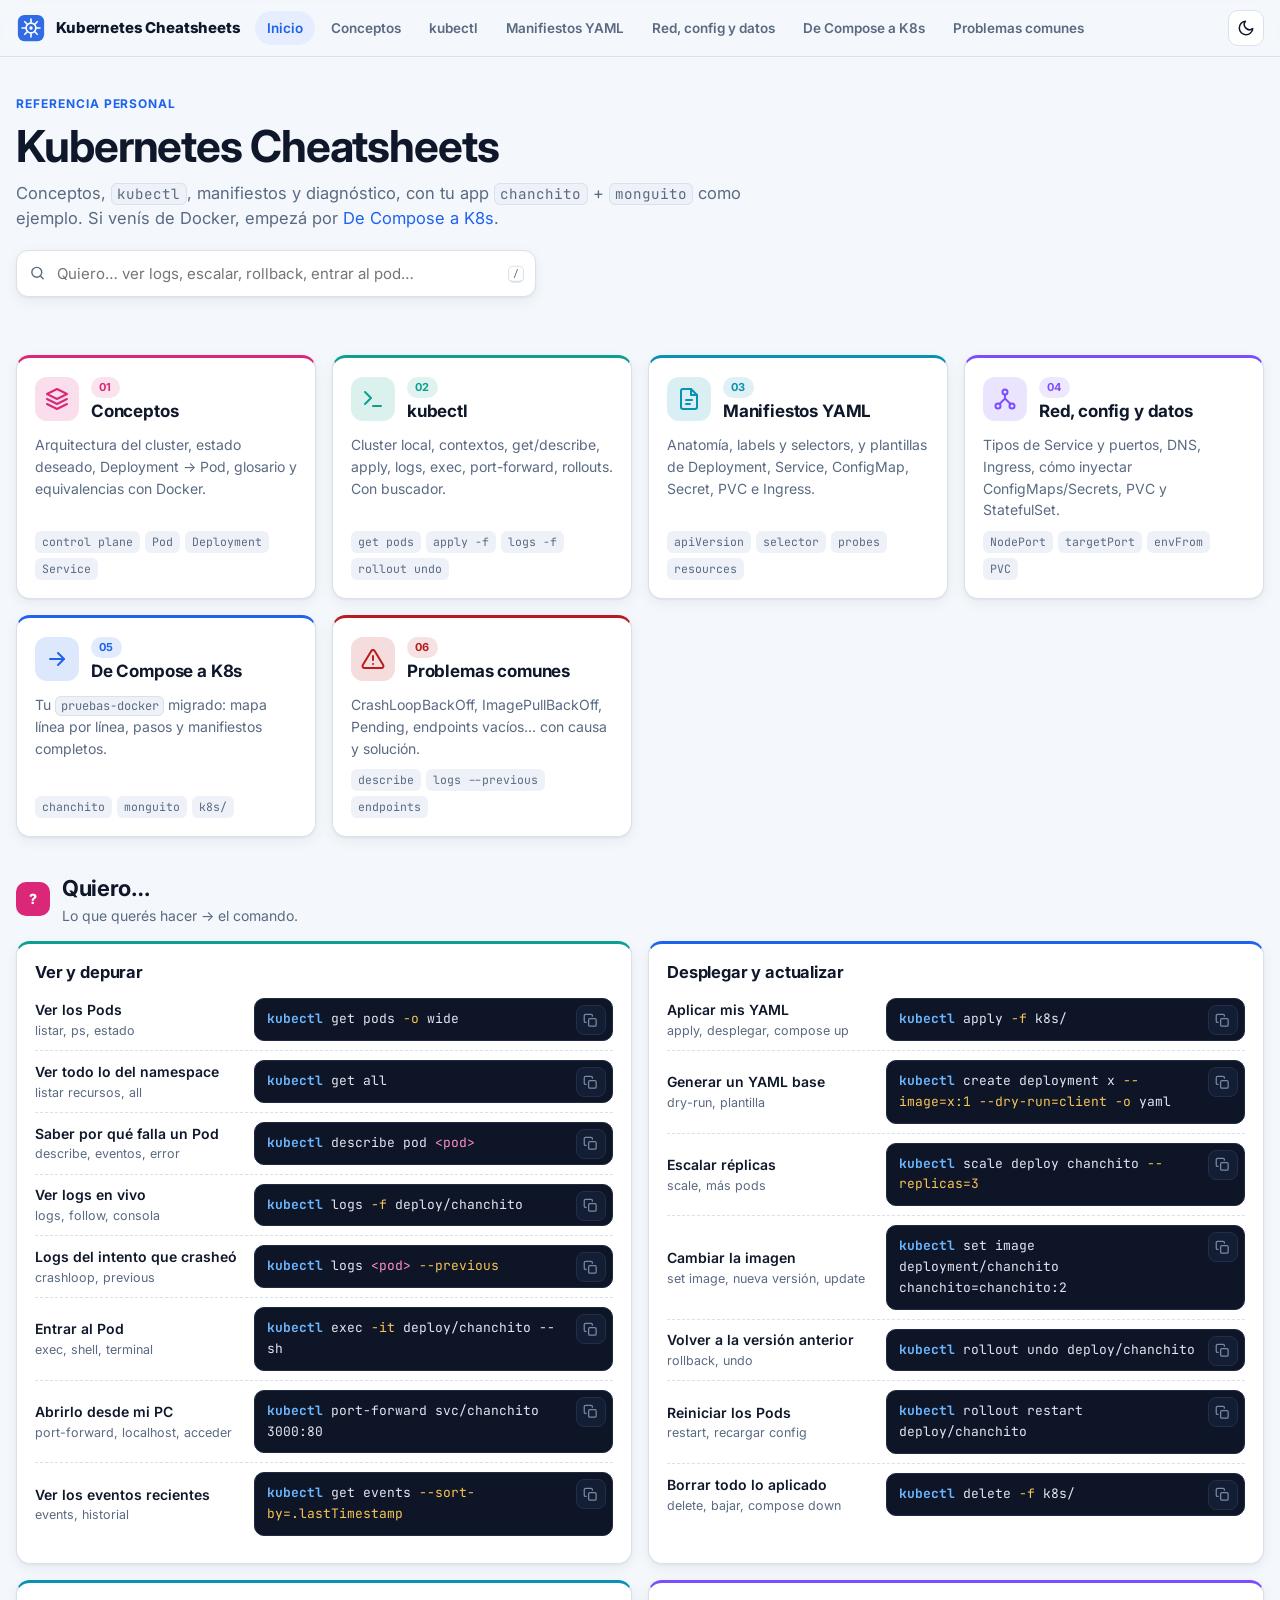
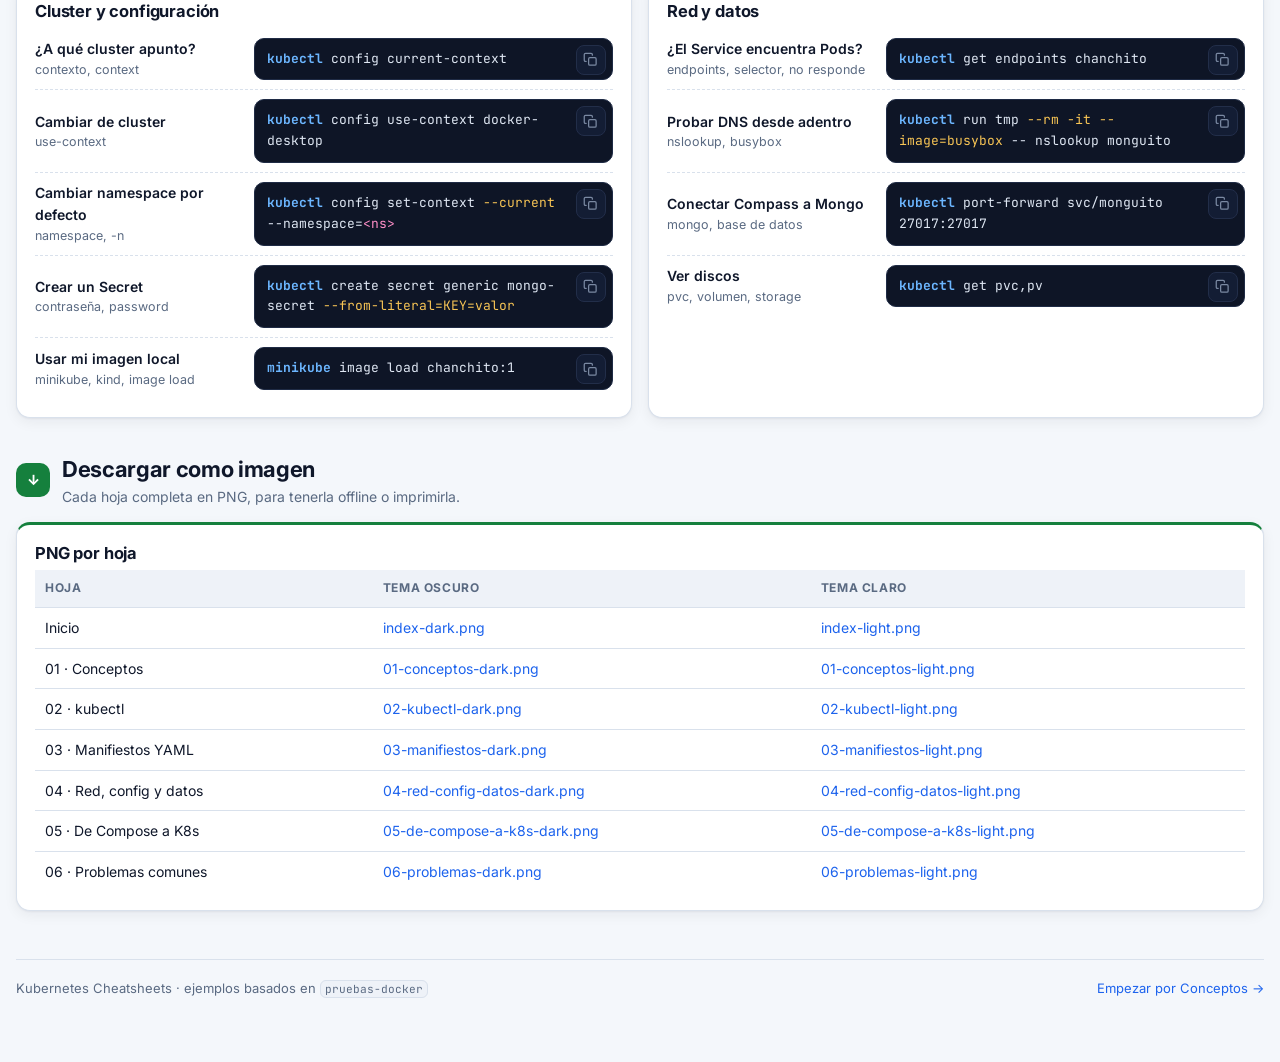
==== index.html @ 5dc60664 "Kubernetes cheatsheets: sitio estático listo para Netlify Cheatsheets visuales de Kubernetes en espa" ====
<!doctype html>
<html lang="es">
<head>
<meta charset="utf-8">
<meta name="viewport" content="width=device-width, initial-scale=1">
<meta name="description" content="Cheatsheets visuales de Kubernetes en español: conceptos, kubectl, manifiestos YAML y solución de problemas.">
<meta name="theme-color" content="#326ce5">
<title>Kubernetes Cheatsheets</title>
<link rel="icon" href="data:image/svg+xml,%3Csvg xmlns='http://www.w3.org/2000/svg' viewBox='0 0 100 100'%3E%3Ctext y='.9em' font-size='90'%3E%E2%8E%88%3C/text%3E%3C/svg%3E">
<link rel="stylesheet" href="assets/style.css">
<script src="assets/app.js"></script>
</head>
<body data-set="k8s" data-page="inicio">
<header class="topbar"></header>

<main class="wrap">

  <div class="hero">
    <span class="eyebrow">Referencia personal</span>
    <h1>Kubernetes Cheatsheets</h1>
    <p class="lead">Conceptos, <code>kubectl</code>, manifiestos y diagnóstico, con tu app <code>chanchito</code> + <code>monguito</code> como ejemplo. Si venís de Docker, empezá por <a href="05-de-compose-a-k8s.html">De Compose a K8s</a>.</p>
    <div class="toolbar">
      <label class="search">
        <svg viewBox="0 0 24 24" fill="none" stroke="currentColor" stroke-width="2" stroke-linecap="round" aria-hidden="true"><circle cx="11" cy="11" r="7"/><path d="m20 20-3.5-3.5"/></svg>
        <input id="q" type="search" placeholder="Quiero… ver logs, escalar, rollback, entrar al pod…" autocomplete="off" aria-label="Buscar qué querés hacer">
        <span class="hint"><kbd>/</kbd></span>
      </label>
    </div>
  </div>

  <!-- ================= HOJAS ================= -->
  <section class="block">
    <div class="grid cols-3">
      <a class="card sheet-card t-comp" href="01-conceptos.html">
        <div class="top">
          <div class="badge"><svg viewBox="0 0 24 24" fill="none" stroke="currentColor" stroke-width="2" stroke-linecap="round" stroke-linejoin="round"><path d="M12 2 2 7l10 5 10-5-10-5z"/><path d="m2 17 10 5 10-5"/><path d="m2 12 10 5 10-5"/></svg></div>
          <div><span class="tag">01</span><h3>Conceptos</h3></div>
        </div>
        <p>Arquitectura del cluster, estado deseado, Deployment → Pod, glosario y equivalencias con Docker.</p>
        <div class="chips"><span>control plane</span><span>Pod</span><span>Deployment</span><span>Service</span></div>
      </a>
      <a class="card sheet-card t-cont" href="02-kubectl.html">
        <div class="top">
          <div class="badge"><svg viewBox="0 0 24 24" fill="none" stroke="currentColor" stroke-width="2" stroke-linecap="round" stroke-linejoin="round"><path d="m4 17 6-6-6-6"/><path d="M12 19h8"/></svg></div>
          <div><span class="tag">02</span><h3>kubectl</h3></div>
        </div>
        <p>Cluster local, contextos, get/describe, apply, logs, exec, port-forward, rollouts. Con buscador.</p>
        <div class="chips"><span>get pods</span><span>apply -f</span><span>logs -f</span><span>rollout undo</span></div>
      </a>
      <a class="card sheet-card t-file" href="03-manifiestos.html">
        <div class="top">
          <div class="badge"><svg viewBox="0 0 24 24" fill="none" stroke="currentColor" stroke-width="2" stroke-linecap="round" stroke-linejoin="round"><path d="M14 2H6a2 2 0 0 0-2 2v16a2 2 0 0 0 2 2h12a2 2 0 0 0 2-2V8z"/><path d="M14 2v6h6"/><path d="M9 13h6M9 17h4"/></svg></div>
          <div><span class="tag">03</span><h3>Manifiestos YAML</h3></div>
        </div>
        <p>Anatomía, labels y selectors, y plantillas de Deployment, Service, ConfigMap, Secret, PVC e Ingress.</p>
        <div class="chips"><span>apiVersion</span><span>selector</span><span>probes</span><span>resources</span></div>
      </a>
      <a class="card sheet-card t-net" href="04-red-config-datos.html">
        <div class="top">
          <div class="badge"><svg viewBox="0 0 24 24" fill="none" stroke="currentColor" stroke-width="2" stroke-linecap="round" stroke-linejoin="round"><circle cx="12" cy="5" r="2.5"/><circle cx="5" cy="19" r="2.5"/><circle cx="19" cy="19" r="2.5"/><path d="M12 7.5v4M12 11.5 6.5 17M12 11.5l5.5 5.5"/></svg></div>
          <div><span class="tag">04</span><h3>Red, config y datos</h3></div>
        </div>
        <p>Tipos de Service y puertos, DNS, Ingress, cómo inyectar ConfigMaps/Secrets, PVC y StatefulSet.</p>
        <div class="chips"><span>NodePort</span><span>targetPort</span><span>envFrom</span><span>PVC</span></div>
      </a>
      <a class="card sheet-card t-img" href="05-de-compose-a-k8s.html">
        <div class="top">
          <div class="badge"><svg viewBox="0 0 24 24" fill="none" stroke="currentColor" stroke-width="2" stroke-linecap="round" stroke-linejoin="round"><path d="M5 12h14"/><path d="m13 6 6 6-6 6"/></svg></div>
          <div><span class="tag">05</span><h3>De Compose a K8s</h3></div>
        </div>
        <p>Tu <code>pruebas-docker</code> migrado: mapa línea por línea, pasos y manifiestos completos.</p>
        <div class="chips"><span>chanchito</span><span>monguito</span><span>k8s/</span></div>
      </a>
      <a class="card sheet-card t-bad" href="06-problemas.html">
        <div class="top">
          <div class="badge"><svg viewBox="0 0 24 24" fill="none" stroke="currentColor" stroke-width="2" stroke-linecap="round" stroke-linejoin="round"><path d="M10.3 3.9 1.8 18a2 2 0 0 0 1.7 3h17a2 2 0 0 0 1.7-3L13.7 3.9a2 2 0 0 0-3.4 0z"/><path d="M12 9v4M12 17h.01"/></svg></div>
          <div><span class="tag">06</span><h3>Problemas comunes</h3></div>
        </div>
        <p>CrashLoopBackOff, ImagePullBackOff, Pending, endpoints vacíos… con causa y solución.</p>
        <div class="chips"><span>describe</span><span>logs --previous</span><span>endpoints</span></div>
      </a>
    </div>
  </section>

  <!-- ================= QUIERO ================= -->
  <section class="block" id="quiero" data-search>
    <div class="section-head">
      <div class="num" style="--tone:var(--c-comp)">?</div>
      <div class="titles"><h2>Quiero…</h2><p>Lo que querés hacer → el comando.</p></div>
    </div>
    <div class="grid cols-2">
      <div class="card t-cont">
        <h3>Ver y depurar</h3>
        <div class="want">
          <div class="want-row"><div class="q">Ver los Pods<small>listar, ps, estado</small></div><pre><code>kubectl get pods -o wide</code></pre></div>
          <div class="want-row"><div class="q">Ver todo lo del namespace<small>listar recursos, all</small></div><pre><code>kubectl get all</code></pre></div>
          <div class="want-row"><div class="q">Saber por qué falla un Pod<small>describe, eventos, error</small></div><pre><code>kubectl describe pod &lt;pod&gt;</code></pre></div>
          <div class="want-row"><div class="q">Ver logs en vivo<small>logs, follow, consola</small></div><pre><code>kubectl logs -f deploy/chanchito</code></pre></div>
          <div class="want-row"><div class="q">Logs del intento que crasheó<small>crashloop, previous</small></div><pre><code>kubectl logs &lt;pod&gt; --previous</code></pre></div>
          <div class="want-row"><div class="q">Entrar al Pod<small>exec, shell, terminal</small></div><pre><code>kubectl exec -it deploy/chanchito -- sh</code></pre></div>
          <div class="want-row"><div class="q">Abrirlo desde mi PC<small>port-forward, localhost, acceder</small></div><pre><code>kubectl port-forward svc/chanchito 3000:80</code></pre></div>
          <div class="want-row"><div class="q">Ver los eventos recientes<small>events, historial</small></div><pre><code>kubectl get events --sort-by=.lastTimestamp</code></pre></div>
        </div>
      </div>

      <div class="card t-img">
        <h3>Desplegar y actualizar</h3>
        <div class="want">
          <div class="want-row"><div class="q">Aplicar mis YAML<small>apply, desplegar, compose up</small></div><pre><code>kubectl apply -f k8s/</code></pre></div>
          <div class="want-row"><div class="q">Generar un YAML base<small>dry-run, plantilla</small></div><pre><code>kubectl create deployment x --image=x:1 --dry-run=client -o yaml</code></pre></div>
          <div class="want-row"><div class="q">Escalar réplicas<small>scale, más pods</small></div><pre><code>kubectl scale deploy chanchito --replicas=3</code></pre></div>
          <div class="want-row"><div class="q">Cambiar la imagen<small>set image, nueva versión, update</small></div><pre><code>kubectl set image deployment/chanchito chanchito=chanchito:2</code></pre></div>
          <div class="want-row"><div class="q">Volver a la versión anterior<small>rollback, undo</small></div><pre><code>kubectl rollout undo deploy/chanchito</code></pre></div>
          <div class="want-row"><div class="q">Reiniciar los Pods<small>restart, recargar config</small></div><pre><code>kubectl rollout restart deploy/chanchito</code></pre></div>
          <div class="want-row"><div class="q">Borrar todo lo aplicado<small>delete, bajar, compose down</small></div><pre><code>kubectl delete -f k8s/</code></pre></div>
        </div>
      </div>

      <div class="card t-file">
        <h3>Cluster y configuración</h3>
        <div class="want">
          <div class="want-row"><div class="q">¿A qué cluster apunto?<small>contexto, context</small></div><pre><code>kubectl config current-context</code></pre></div>
          <div class="want-row"><div class="q">Cambiar de cluster<small>use-context</small></div><pre><code>kubectl config use-context docker-desktop</code></pre></div>
          <div class="want-row"><div class="q">Cambiar namespace por defecto<small>namespace, -n</small></div><pre><code>kubectl config set-context --current --namespace=&lt;ns&gt;</code></pre></div>
          <div class="want-row"><div class="q">Crear un Secret<small>contraseña, password</small></div><pre><code>kubectl create secret generic mongo-secret --from-literal=KEY=valor</code></pre></div>
          <div class="want-row"><div class="q">Usar mi imagen local<small>minikube, kind, image load</small></div><pre><code>minikube image load chanchito:1</code></pre></div>
        </div>
      </div>

      <div class="card t-net">
        <h3>Red y datos</h3>
        <div class="want">
          <div class="want-row"><div class="q">¿El Service encuentra Pods?<small>endpoints, selector, no responde</small></div><pre><code>kubectl get endpoints chanchito</code></pre></div>
          <div class="want-row"><div class="q">Probar DNS desde adentro<small>nslookup, busybox</small></div><pre><code>kubectl run tmp --rm -it --image=busybox -- nslookup monguito</code></pre></div>
          <div class="want-row"><div class="q">Conectar Compass a Mongo<small>mongo, base de datos</small></div><pre><code>kubectl port-forward svc/monguito 27017:27017</code></pre></div>
          <div class="want-row"><div class="q">Ver discos<small>pvc, volumen, storage</small></div><pre><code>kubectl get pvc,pv</code></pre></div>
        </div>
      </div>
    </div>
  </section>

  <!-- ================= DESCARGAS ================= -->
  <section class="block" id="descargas">
    <div class="section-head">
      <div class="num" style="--tone:var(--ok)">↓</div>
      <div class="titles"><h2>Descargar como imagen</h2><p>Cada hoja completa en PNG, para tenerla offline o imprimirla.</p></div>
    </div>
    <div class="card t-ok wide">
      <h3>PNG por hoja</h3>
      <div class="table-wrap">
        <table>
          <thead><tr><th>Hoja</th><th>Tema oscuro</th><th>Tema claro</th></tr></thead>
          <tbody>
            <tr><td>Inicio</td><td><a href="img/index-dark.png" download>index-dark.png</a></td><td><a href="img/index-light.png" download>index-light.png</a></td></tr>
            <tr><td>01 · Conceptos</td><td><a href="img/01-conceptos-dark.png" download>01-conceptos-dark.png</a></td><td><a href="img/01-conceptos-light.png" download>01-conceptos-light.png</a></td></tr>
            <tr><td>02 · kubectl</td><td><a href="img/02-kubectl-dark.png" download>02-kubectl-dark.png</a></td><td><a href="img/02-kubectl-light.png" download>02-kubectl-light.png</a></td></tr>
            <tr><td>03 · Manifiestos YAML</td><td><a href="img/03-manifiestos-dark.png" download>03-manifiestos-dark.png</a></td><td><a href="img/03-manifiestos-light.png" download>03-manifiestos-light.png</a></td></tr>
            <tr><td>04 · Red, config y datos</td><td><a href="img/04-red-config-datos-dark.png" download>04-red-config-datos-dark.png</a></td><td><a href="img/04-red-config-datos-light.png" download>04-red-config-datos-light.png</a></td></tr>
            <tr><td>05 · De Compose a K8s</td><td><a href="img/05-de-compose-a-k8s-dark.png" download>05-de-compose-a-k8s-dark.png</a></td><td><a href="img/05-de-compose-a-k8s-light.png" download>05-de-compose-a-k8s-light.png</a></td></tr>
            <tr><td>06 · Problemas comunes</td><td><a href="img/06-problemas-dark.png" download>06-problemas-dark.png</a></td><td><a href="img/06-problemas-light.png" download>06-problemas-light.png</a></td></tr>
          </tbody>
        </table>
      </div>
    </div>
  </section>

  <p class="empty">Nada por acá. Probá en <a href="02-kubectl.html">kubectl</a> o en <a href="06-problemas.html">Problemas comunes</a>.</p>

  <footer class="foot">
    <span>Kubernetes Cheatsheets · ejemplos basados en <code>pruebas-docker</code></span>
    <a href="01-conceptos.html">Empezar por Conceptos →</a>
  </footer>
</main>
</body>
</html>
---- assets/style.css ----
/* ==========================================================
   Docker Cheatsheets — estilos compartidos
   ========================================================== */

@import url("https://fonts.googleapis.com/css2?family=Inter:wght@400;500;600;700;800&family=JetBrains+Mono:wght@400;500;700&display=swap");

:root {
  --bg: #f4f7fb;
  --surface: #ffffff;
  --surface-2: #eef2f8;
  --text: #0f172a;
  --muted: #5a6a82;
  --border: #d9e1ec;
  --accent: #1d63ed;
  --accent-2: #0db7ed;
  --accent-soft: #e5edfe;
  --code-bg: #0e1526;
  --code-text: #dfe7f3;
  --code-border: #1f2b45;

  --c-img: #1d63ed;
  --c-cont: #0e9f8e;
  --c-net: #7c4dff;
  --c-vol: #d97706;
  --c-comp: #db2777;
  --c-file: #0891b2;

  --ok: #15803d;
  --ok-soft: #e7f6ec;
  --warn: #b45309;
  --warn-soft: #fdf3e2;
  --bad: #b91c1c;
  --bad-soft: #fdeaea;

  --shadow: 0 1px 2px rgba(15, 23, 42, .05), 0 4px 14px rgba(15, 23, 42, .06);
  --radius: 14px;
  --mono: "JetBrains Mono", ui-monospace, "Cascadia Code", Consolas, monospace;
  --sans: "Inter", system-ui, -apple-system, "Segoe UI", Roboto, sans-serif;
}

@media (prefers-color-scheme: dark) {
  :root:not([data-theme="light"]) {
    --bg: #0a0f1c;
    --surface: #111a2d;
    --surface-2: #17223a;
    --text: #e6edf7;
    --muted: #93a3bd;
    --border: #233150;
    --accent: #5b95ff;
    --accent-2: #38c8f5;
    --accent-soft: #15254a;
    --code-bg: #080d19;
    --code-text: #dfe7f3;
    --code-border: #1c2742;
    --c-img: #5b95ff;
    --c-cont: #2dd4bf;
    --c-net: #a78bfa;
    --c-vol: #fbbf24;
    --c-comp: #f472b6;
    --c-file: #22d3ee;
    --ok: #4ade80;
    --ok-soft: #10291b;
    --warn: #fbbf24;
    --warn-soft: #2d230d;
    --bad: #f87171;
    --bad-soft: #2f1414;
    --shadow: 0 1px 2px rgba(0, 0, 0, .3), 0 6px 18px rgba(0, 0, 0, .25);
  }
}

:root[data-theme="dark"] {
  --bg: #0a0f1c;
  --surface: #111a2d;
  --surface-2: #17223a;
  --text: #e6edf7;
  --muted: #93a3bd;
  --border: #233150;
  --accent: #5b95ff;
  --accent-2: #38c8f5;
  --accent-soft: #15254a;
  --code-bg: #080d19;
  --code-text: #dfe7f3;
  --code-border: #1c2742;
  --c-img: #5b95ff;
  --c-cont: #2dd4bf;
  --c-net: #a78bfa;
  --c-vol: #fbbf24;
  --c-comp: #f472b6;
  --c-file: #22d3ee;
  --ok: #4ade80;
  --ok-soft: #10291b;
  --warn: #fbbf24;
  --warn-soft: #2d230d;
  --bad: #f87171;
  --bad-soft: #2f1414;
  --shadow: 0 1px 2px rgba(0, 0, 0, .3), 0 6px 18px rgba(0, 0, 0, .25);
}

* { box-sizing: border-box; }

html { scroll-behavior: smooth; scroll-padding-top: 84px; }

body {
  margin: 0;
  background: var(--bg);
  color: var(--text);
  font-family: var(--sans);
  font-size: 15px;
  line-height: 1.55;
  -webkit-font-smoothing: antialiased;
}

a { color: var(--accent); text-decoration: none; }
a:hover { text-decoration: underline; }

/* sin ligaduras: que "--name" no se convierta en "—name" */
code, pre, kbd, svg .mono, .d-code, .d-lbl {
  font-family: var(--mono);
  font-variant-ligatures: none;
  font-feature-settings: "liga" 0, "calt" 0;
}

:not(pre) > code {
  font-size: .86em;
  background: var(--surface-2);
  border: 1px solid var(--border);
  padding: .08em .38em;
  border-radius: 6px;
  white-space: nowrap;
}

kbd {
  font-size: .8em;
  border: 1px solid var(--border);
  border-bottom-width: 2px;
  border-radius: 5px;
  padding: .05em .4em;
  background: var(--surface);
}

/* ---------- Top bar ---------- */

.topbar {
  position: sticky;
  top: 0;
  z-index: 20;
  background: color-mix(in srgb, var(--bg) 82%, transparent);
  backdrop-filter: blur(10px);
  border-bottom: 1px solid var(--border);
}

.topbar-inner {
  max-width: 1320px;
  margin: 0 auto;
  padding: 10px 16px;
  display: flex;
  align-items: center;
  gap: 14px;
}

.brand {
  display: flex;
  align-items: center;
  gap: 10px;
  font-weight: 800;
  color: var(--text);
  white-space: nowrap;
  letter-spacing: -.01em;
}
.brand:hover { text-decoration: none; }
.brand svg { width: 30px; height: 30px; flex: none; }

.nav {
  display: flex;
  gap: 4px;
  overflow-x: auto;
  scrollbar-width: none;
  flex: 1;
  min-width: 0;
}
.nav::-webkit-scrollbar { display: none; }

.nav a {
  color: var(--muted);
  font-weight: 600;
  font-size: 13.5px;
  padding: 7px 12px;
  border-radius: 999px;
  white-space: nowrap;
}
.nav a:hover { background: var(--surface-2); color: var(--text); text-decoration: none; }
.nav a.active { background: var(--accent-soft); color: var(--accent); }

.set-switch {
  flex: none;
  display: inline-flex;
  align-items: center;
  gap: 7px;
  height: 36px;
  padding: 0 12px 0 6px;
  border-radius: 10px;
  border: 1px solid var(--border);
  background: var(--surface);
  color: var(--text);
  font-weight: 600;
  font-size: 13px;
  white-space: nowrap;
}
.set-switch:hover { border-color: var(--accent); text-decoration: none; }
.set-switch svg { width: 24px; height: 24px; }
@media (max-width: 720px) { .set-switch span { display: none; } .set-switch { padding: 0 6px; } }

.icon-btn {
  flex: none;
  width: 36px;
  height: 36px;
  border-radius: 10px;
  border: 1px solid var(--border);
  background: var(--surface);
  color: var(--text);
  cursor: pointer;
  display: grid;
  place-items: center;
}
.icon-btn:hover { border-color: var(--accent); }
.icon-btn svg { width: 18px; height: 18px; }

/* ---------- Layout ---------- */

.wrap {
  max-width: 1320px;
  margin: 0 auto;
  padding: 0 16px 64px;
}

.hero {
  padding: 34px 0 18px;
}
.hero .eyebrow {
  display: inline-flex;
  align-items: center;
  gap: 8px;
  font-size: 12px;
  font-weight: 700;
  letter-spacing: .08em;
  text-transform: uppercase;
  color: var(--accent);
}
.hero h1 {
  font-size: clamp(28px, 4.4vw, 44px);
  line-height: 1.1;
  letter-spacing: -.025em;
  margin: 8px 0 10px;
}
.hero p.lead {
  color: var(--muted);
  font-size: 16.5px;
  max-width: 760px;
  margin: 0;
}

.toolbar {
  display: flex;
  flex-wrap: wrap;
  gap: 10px;
  align-items: center;
  margin: 18px 0 6px;
}

.search {
  flex: 1 1 320px;
  max-width: 520px;
  position: relative;
}
.search input {
  width: 100%;
  font: inherit;
  font-size: 15px;
  padding: 11px 14px 11px 40px;
  border-radius: 12px;
  border: 1px solid var(--border);
  background: var(--surface);
  color: var(--text);
  outline: none;
  box-shadow: var(--shadow);
}
.search input:focus { border-color: var(--accent); }
.search svg {
  position: absolute;
  left: 13px;
  top: 50%;
  transform: translateY(-50%);
  width: 17px;
  height: 17px;
  color: var(--muted);
}
.search .hint {
  position: absolute;
  right: 12px;
  top: 50%;
  transform: translateY(-50%);
  color: var(--muted);
  font-size: 12px;
}

.toc {
  display: flex;
  flex-wrap: wrap;
  gap: 6px;
  margin: 14px 0 4px;
}
.toc a {
  font-size: 13px;
  font-weight: 600;
  padding: 5px 11px;
  border-radius: 999px;
  border: 1px solid var(--border);
  background: var(--surface);
  color: var(--muted);
}
.toc a:hover { color: var(--accent); border-color: var(--accent); text-decoration: none; }

/* ---------- Sections ---------- */

section.block { margin-top: 34px; }

.section-head {
  display: flex;
  align-items: center;
  gap: 12px;
  margin-bottom: 14px;
}
.section-head h2 {
  margin: 0;
  font-size: 22px;
  letter-spacing: -.015em;
}
.section-head .num {
  flex: none;
  width: 34px;
  height: 34px;
  border-radius: 10px;
  display: grid;
  place-items: center;
  font-weight: 800;
  font-size: 14px;
  color: #fff;
  background: var(--tone, var(--accent));
}
.section-head p {
  margin: 0;
  color: var(--muted);
  font-size: 14px;
}
.section-head .titles { min-width: 0; }

.grid {
  display: grid;
  grid-template-columns: repeat(auto-fit, minmax(min(100%, 380px), 1fr));
  gap: 16px;
}
.grid.cols-2 { grid-template-columns: repeat(auto-fit, minmax(min(100%, 520px), 1fr)); }
.grid.cols-3 { grid-template-columns: repeat(auto-fit, minmax(min(100%, 300px), 1fr)); }
.grid.cols-4 { grid-template-columns: repeat(auto-fit, minmax(min(100%, 240px), 1fr)); }

.card {
  background: var(--surface);
  border: 1px solid var(--border);
  border-radius: var(--radius);
  padding: 16px 18px 18px;
  box-shadow: var(--shadow);
  min-width: 0;
  border-top: 3px solid var(--tone, var(--border));
}
.card.wide { grid-column: 1 / -1; }
.card > .tag { margin-bottom: 8px; }
.card h3 {
  margin: 0 0 4px;
  font-size: 16.5px;
  letter-spacing: -.01em;
  display: flex;
  align-items: center;
  gap: 8px;
}
.card > p, .card .desc {
  color: var(--muted);
  margin: 0 0 10px;
  font-size: 14px;
}
.card ul { margin: 6px 0 0; padding-left: 18px; }
.card li { margin: 3px 0; font-size: 14px; }
.card li::marker { color: var(--tone, var(--accent)); }

.tag {
  display: inline-block;
  font-size: 11px;
  font-weight: 700;
  letter-spacing: .04em;
  text-transform: uppercase;
  padding: 2px 8px;
  border-radius: 999px;
  color: var(--tone, var(--accent));
  background: color-mix(in srgb, var(--tone, var(--accent)) 13%, transparent);
}

.t-img  { --tone: var(--c-img); }
.t-cont { --tone: var(--c-cont); }
.t-net  { --tone: var(--c-net); }
.t-vol  { --tone: var(--c-vol); }
.t-comp { --tone: var(--c-comp); }
.t-file { --tone: var(--c-file); }
.t-ok   { --tone: var(--ok); }
.t-warn { --tone: var(--warn); }
.t-bad  { --tone: var(--bad); }

/* ---------- Command rows ---------- */

.cmd {
  display: grid;
  grid-template-columns: minmax(0, 1fr);
  gap: 4px;
  padding: 10px 0;
  border-top: 1px dashed var(--border);
}
.cmd:first-of-type { border-top: 0; padding-top: 2px; }
.cmd .what {
  font-size: 13.5px;
  color: var(--muted);
}
.cmd .what b { color: var(--text); font-weight: 600; }

/* ---------- Code blocks ---------- */

pre {
  position: relative;
  margin: 0;
  background: var(--code-bg);
  color: var(--code-text);
  border: 1px solid var(--code-border);
  border-radius: 10px;
  padding: 10px 44px 10px 12px;
  font-size: 13px;
  line-height: 1.6;
  overflow-x: auto;
  tab-size: 2;
}
pre.big { padding: 14px 44px 14px 16px; font-size: 13px; }
pre code { font-family: inherit; white-space: pre; }
/* comandos sueltos: mejor ajustar línea que hacer scroll */
.cmd pre code, .want-row pre code, .err pre code, .fix pre code { white-space: pre-wrap; overflow-wrap: anywhere; }
.cmd pre.multi code, .fix pre.multi code { white-space: pre; overflow-wrap: normal; }

.copy {
  position: absolute;
  top: 6px;
  right: 6px;
  width: 30px;
  height: 30px;
  display: grid;
  place-items: center;
  border-radius: 8px;
  border: 1px solid #2a3756;
  background: #16203a;
  color: #9fb0cc;
  cursor: pointer;
  opacity: .75;
  transition: opacity .15s, color .15s, border-color .15s;
}
pre:hover .copy, .copy:focus-visible { opacity: 1; }
.copy:hover { color: #fff; border-color: #4c8dff; }
.copy svg { width: 15px; height: 15px; }
.copy.done { color: #4ade80; border-color: #4ade80; opacity: 1; }

/* syntax tokens (fondo de código siempre oscuro) */
.tk-cm  { color: #6f819f; font-style: italic; }
.tk-kw  { color: #6cb6ff; font-weight: 700; }
.tk-sub { color: #7ee0d1; }
.tk-fl  { color: #f8c555; }
.tk-st  { color: #a5e07a; }
.tk-ph  { color: #ff8fc8; }
.tk-key { color: #82aaff; }
.tk-num { color: #f78c6c; }

.code-label {
  display: flex;
  align-items: center;
  justify-content: space-between;
  gap: 8px;
  font-family: var(--mono);
  font-size: 12px;
  color: var(--muted);
  margin: 12px 0 6px;
}
.code-label:first-child { margin-top: 0; }
.code-label .file {
  display: inline-flex;
  align-items: center;
  gap: 6px;
  color: var(--text);
  font-weight: 700;
}
.code-label .file::before {
  content: "";
  width: 8px;
  height: 8px;
  border-radius: 2px;
  background: var(--tone, var(--accent));
}

/* ---------- Tables ---------- */

.table-wrap { overflow-x: auto; margin: 4px 0 0; }

table {
  width: 100%;
  border-collapse: collapse;
  font-size: 14px;
}
th, td {
  text-align: left;
  padding: 9px 10px;
  border-bottom: 1px solid var(--border);
  vertical-align: top;
}
th {
  font-size: 12px;
  text-transform: uppercase;
  letter-spacing: .05em;
  color: var(--muted);
  font-weight: 700;
  background: var(--surface-2);
}
tr:last-child td { border-bottom: 0; }
td code { white-space: nowrap; }
td:first-child { white-space: nowrap; }

/* ---------- Callouts ---------- */

.callout {
  display: flex;
  gap: 10px;
  padding: 11px 13px;
  border-radius: 10px;
  font-size: 14px;
  margin-top: 12px;
  background: color-mix(in srgb, var(--tone, var(--accent)) 10%, var(--surface));
  border: 1px solid color-mix(in srgb, var(--tone, var(--accent)) 35%, transparent);
}
.callout .ico {
  flex: none;
  width: 20px;
  height: 20px;
  border-radius: 50%;
  display: grid;
  place-items: center;
  font-size: 12px;
  font-weight: 800;
  color: #fff;
  background: var(--tone, var(--accent));
  margin-top: 1px;
}
.callout p { margin: 0; }
.callout p + p, .callout p + pre, .callout pre + p { margin-top: 6px; }
.callout pre { margin-top: 6px; }
.callout :not(pre) > code { white-space: normal; overflow-wrap: anywhere; }
.callout.tip  { --tone: var(--ok); }
.callout.warn { --tone: var(--warn); }
.callout.bad  { --tone: var(--bad); }
.callout.info { --tone: var(--accent); }

/* ---------- Diagrams ---------- */

.diagram {
  background: var(--surface);
  border: 1px solid var(--border);
  border-radius: var(--radius);
  padding: 16px;
  box-shadow: var(--shadow);
  min-width: 0;
}
.diagram h3 { margin: 0 0 2px; font-size: 16px; }
.diagram > p { margin: 0 0 10px; color: var(--muted); font-size: 14px; }
.diagram .svg-scroll { overflow-x: auto; }
.diagram svg { display: block; width: 100%; height: auto; min-width: 560px; }
.diagram svg.small { min-width: 420px; }

svg text { font-family: var(--sans); }
svg .mono { font-family: var(--mono); }

.d-box   { fill: var(--surface-2); stroke: var(--border); stroke-width: 1.5; }
.d-plain { fill: var(--surface); stroke: var(--border); stroke-width: 1.5; }
.d-area  { fill: none; stroke: var(--border); stroke-width: 1.5; stroke-dasharray: 6 5; }
.d-title { fill: var(--text); font-weight: 700; font-size: 15px; }
.d-sub   { fill: var(--muted); font-size: 12.5px; }
.d-code  { fill: var(--text); font-family: var(--mono); font-size: 12.5px; }
.d-lbl   { fill: var(--muted); font-family: var(--mono); font-size: 12px; }
.d-line  { stroke: var(--muted); stroke-width: 1.8; fill: none; }
.d-head  { fill: var(--muted); }

.d-img  { fill: color-mix(in srgb, var(--c-img) 14%, var(--surface));  stroke: var(--c-img);  stroke-width: 1.8; }
.d-cont { fill: color-mix(in srgb, var(--c-cont) 14%, var(--surface)); stroke: var(--c-cont); stroke-width: 1.8; }
.d-net  { fill: color-mix(in srgb, var(--c-net) 8%, transparent);  stroke: var(--c-net);  stroke-width: 1.8; stroke-dasharray: 7 5; }
.d-vol  { fill: color-mix(in srgb, var(--c-vol) 16%, var(--surface));  stroke: var(--c-vol);  stroke-width: 1.8; }
.d-comp { fill: color-mix(in srgb, var(--c-comp) 12%, var(--surface)); stroke: var(--c-comp); stroke-width: 1.8; }
.d-file { fill: color-mix(in srgb, var(--c-file) 13%, var(--surface)); stroke: var(--c-file); stroke-width: 1.8; }
.d-bad  { fill: color-mix(in srgb, var(--bad) 12%, var(--surface)); stroke: var(--bad); stroke-width: 1.8; }
.d-ok   { fill: color-mix(in srgb, var(--ok) 12%, var(--surface)); stroke: var(--ok); stroke-width: 1.8; }

.s-img  { stroke: var(--c-img); }  .f-img  { fill: var(--c-img); }
.s-cont { stroke: var(--c-cont); } .f-cont { fill: var(--c-cont); }
.s-net  { stroke: var(--c-net); }  .f-net  { fill: var(--c-net); }
.s-vol  { stroke: var(--c-vol); }  .f-vol  { fill: var(--c-vol); }
.s-comp { stroke: var(--c-comp); } .f-comp { fill: var(--c-comp); }
.s-file { stroke: var(--c-file); } .f-file { fill: var(--c-file); }
.s-bad  { stroke: var(--bad); }    .f-bad  { fill: var(--bad); }
.s-ok   { stroke: var(--ok); }     .f-ok   { fill: var(--ok); }
.f-text { fill: var(--text); }
.f-muted { fill: var(--muted); }
.f-surface { fill: var(--surface); }

/* ---------- Index cards ---------- */

.sheet-card {
  display: flex;
  flex-direction: column;
  gap: 10px;
  color: var(--text);
  transition: transform .15s, border-color .15s;
}
.sheet-card:hover { text-decoration: none; transform: translateY(-2px); border-color: var(--tone); }
.sheet-card .top { display: flex; align-items: center; gap: 12px; }
.sheet-card .badge {
  width: 44px;
  height: 44px;
  border-radius: 12px;
  display: grid;
  place-items: center;
  background: color-mix(in srgb, var(--tone) 15%, transparent);
  color: var(--tone);
  flex: none;
}
.sheet-card .badge svg { width: 24px; height: 24px; }
.sheet-card h3 { margin: 0; font-size: 17px; }
.sheet-card p { margin: 0; color: var(--muted); font-size: 14px; }
.sheet-card .chips { display: flex; flex-wrap: wrap; gap: 5px; margin-top: auto; }
.sheet-card .chips span {
  font-family: var(--mono);
  font-size: 11.5px;
  padding: 2px 7px;
  border-radius: 6px;
  background: var(--surface-2);
  color: var(--muted);
}

/* "Quiero..." lookup */
.want {
  display: grid;
  grid-template-columns: minmax(0, 1fr);
  gap: 0;
}
.want-row {
  display: grid;
  grid-template-columns: minmax(180px, .8fr) minmax(0, 1.4fr);
  gap: 14px;
  align-items: center;
  padding: 9px 0;
  border-top: 1px dashed var(--border);
}
.want-row:first-child { border-top: 0; }
.want-row .q { font-weight: 600; font-size: 14px; }
.want-row .q small { display: block; color: var(--muted); font-weight: 400; font-size: 12.5px; }

/* compare */
.vs {
  display: grid;
  grid-template-columns: repeat(auto-fit, minmax(min(100%, 300px), 1fr));
  gap: 12px;
}

.steps { counter-reset: s; list-style: none; padding: 0 !important; margin: 0; }
.steps li {
  counter-increment: s;
  position: relative;
  padding: 7px 0 7px 38px !important;
  margin: 0 !important;
  border-top: 1px dashed var(--border);
}
.steps li:first-child { border-top: 0; }
.steps li::before {
  content: counter(s);
  position: absolute;
  left: 0;
  top: 7px;
  width: 26px;
  height: 26px;
  border-radius: 8px;
  display: grid;
  place-items: center;
  font-size: 12.5px;
  font-weight: 800;
  color: #fff;
  background: var(--tone, var(--accent));
}

.legend {
  display: flex;
  flex-wrap: wrap;
  gap: 14px;
  font-size: 13px;
  color: var(--muted);
  margin-top: 10px;
}
.legend span { display: inline-flex; align-items: center; gap: 6px; }
.legend i { width: 12px; height: 12px; border-radius: 3px; display: inline-block; background: var(--tone); }

.empty {
  display: none;
  text-align: center;
  color: var(--muted);
  padding: 40px 0;
}

.hidden { display: none !important; }

mark { background: color-mix(in srgb, #facc15 45%, transparent); color: inherit; border-radius: 3px; padding: 0 1px; }

footer.foot {
  margin-top: 48px;
  padding-top: 18px;
  border-top: 1px solid var(--border);
  color: var(--muted);
  font-size: 13px;
  display: flex;
  flex-wrap: wrap;
  justify-content: space-between;
  gap: 10px;
}

/* ---------- Responsive ---------- */

@media (max-width: 720px) {
  .brand span { display: none; }
  .want-row { grid-template-columns: minmax(0, 1fr); gap: 6px; }
  .section-head h2 { font-size: 19px; }
  .card { padding: 14px; }
  .search .hint { display: none; }
}

/* ---------- Print / PDF ---------- */

@media print {
  :root, :root[data-theme="dark"] {
    --bg: #fff; --surface: #fff; --surface-2: #f1f4f9; --text: #0f172a; --muted: #4b5a70; --border: #d6deea;
    --shadow: none;
  }
  .topbar, .toolbar, .copy, .toc { display: none !important; }
  body { font-size: 12.5px; }
  .card, .diagram, pre { break-inside: avoid; }
  section.block { margin-top: 18px; }
  .hero { padding-top: 0; }
  .diagram svg { min-width: 0; }
}
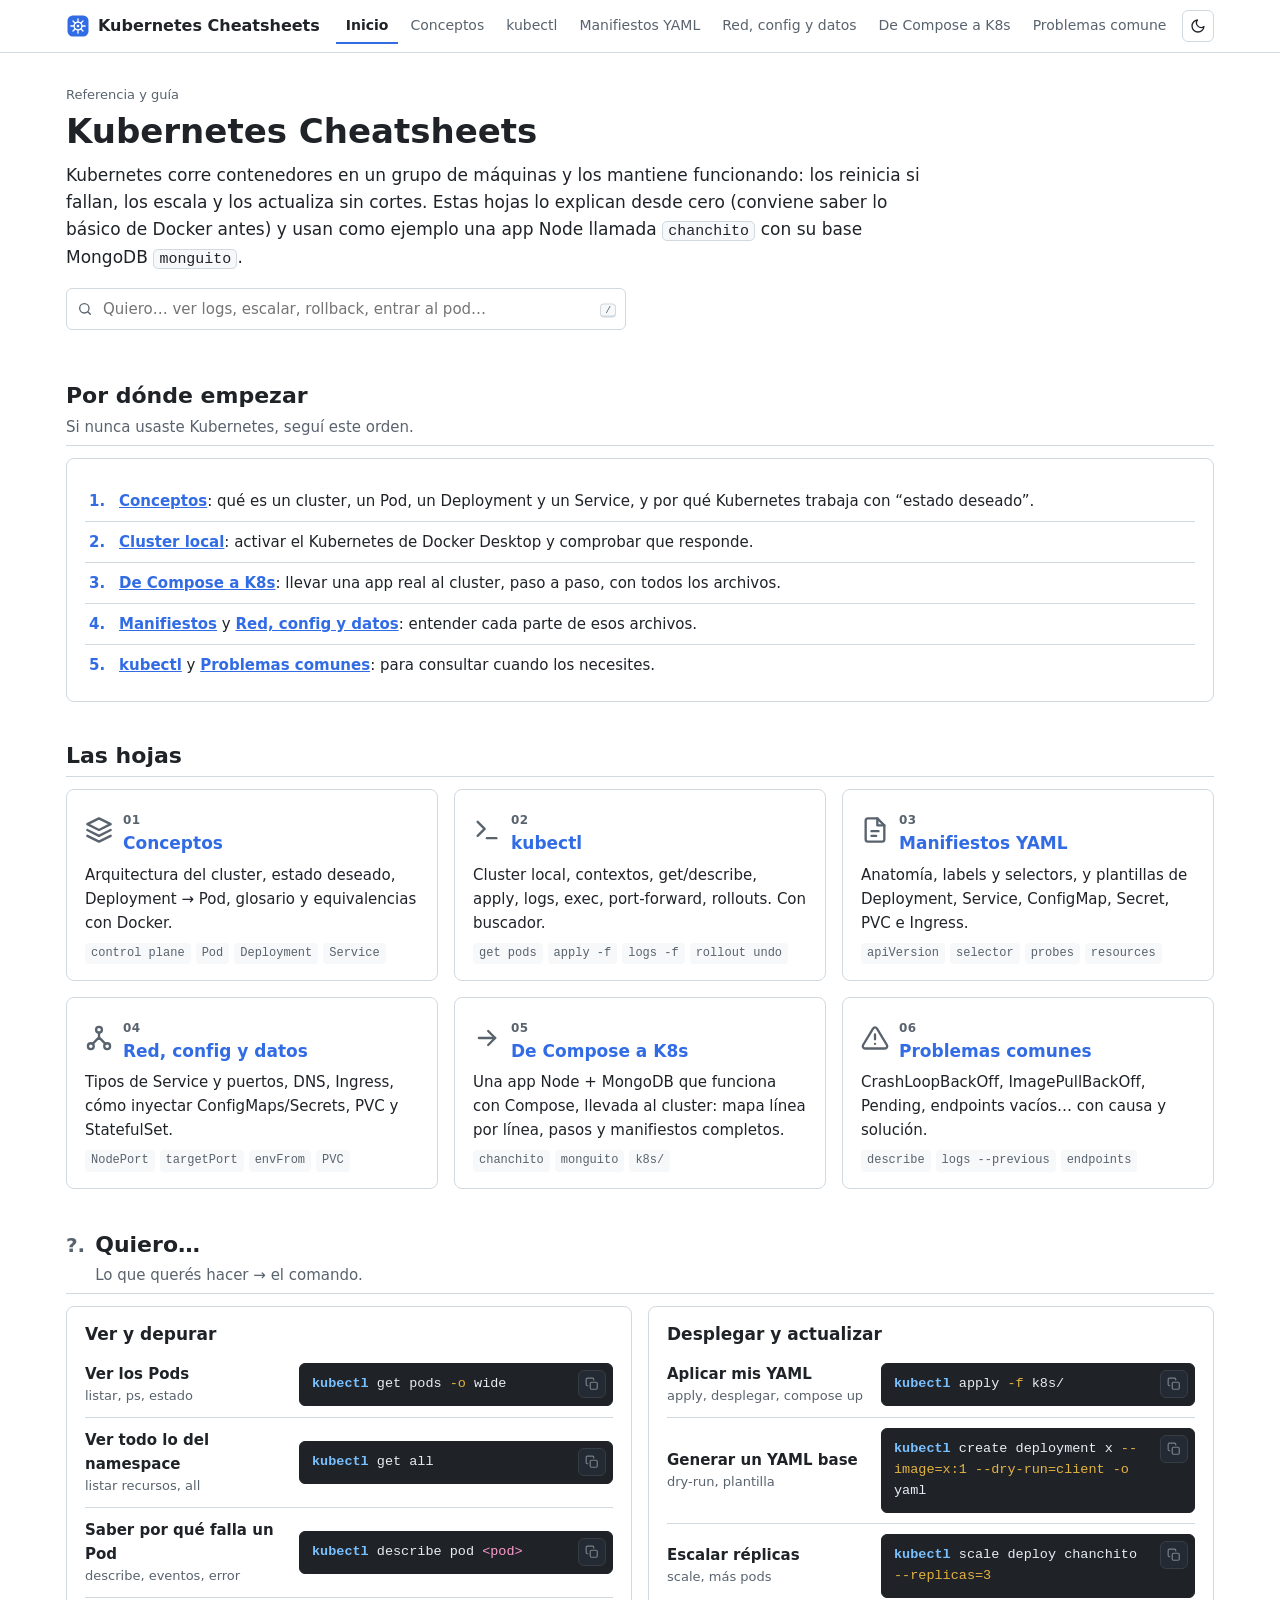
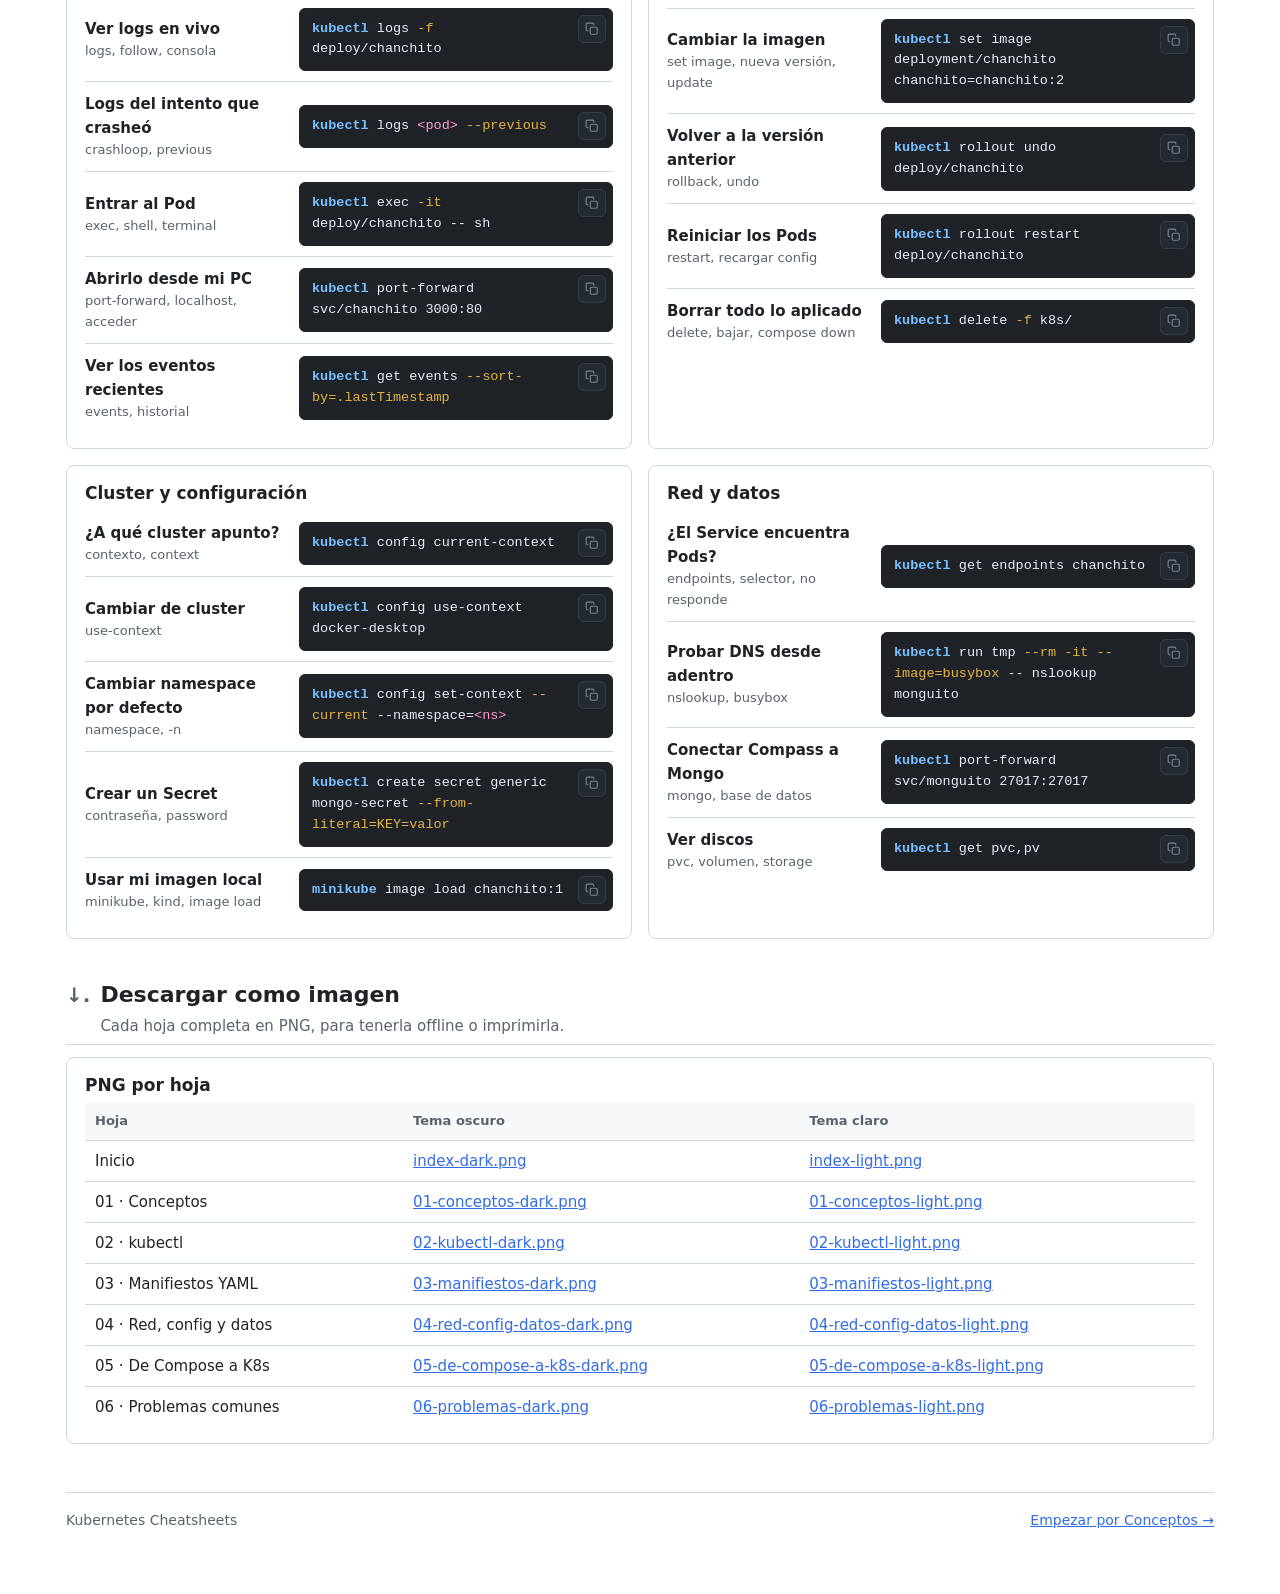
==== commit 12c5bd35: "Estilo más simple y explicaciones para principiantes - Diseño de documentación: sin sombras, bordes " ====
--- a/index.html
+++ b/index.html
@@ -16,9 +16,9 @@
 <main class="wrap">
 
   <div class="hero">
-    <span class="eyebrow">Referencia personal</span>
+    <span class="eyebrow">Referencia y guía</span>
     <h1>Kubernetes Cheatsheets</h1>
-    <p class="lead">Conceptos, <code>kubectl</code>, manifiestos y diagnóstico, con tu app <code>chanchito</code> + <code>monguito</code> como ejemplo. Si venís de Docker, empezá por <a href="05-de-compose-a-k8s.html">De Compose a K8s</a>.</p>
+    <p class="lead">Kubernetes corre contenedores en un grupo de máquinas y los mantiene funcionando: los reinicia si fallan, los escala y los actualiza sin cortes. Estas hojas lo explican desde cero (conviene saber lo básico de Docker antes) y usan como ejemplo una app Node llamada <code>chanchito</code> con su base MongoDB <code>monguito</code>.</p>
     <div class="toolbar">
       <label class="search">
         <svg viewBox="0 0 24 24" fill="none" stroke="currentColor" stroke-width="2" stroke-linecap="round" aria-hidden="true"><circle cx="11" cy="11" r="7"/><path d="m20 20-3.5-3.5"/></svg>
@@ -28,8 +28,27 @@
     </div>
   </div>
 
+  <!-- ================= RUTA ================= -->
+  <section class="block">
+    <div class="section-head">
+      <div class="titles"><h2>Por dónde empezar</h2><p>Si nunca usaste Kubernetes, seguí este orden.</p></div>
+    </div>
+    <div class="card">
+      <ol class="steps">
+        <li><a href="01-conceptos.html"><b>Conceptos</b></a>: qué es un cluster, un Pod, un Deployment y un Service, y por qué Kubernetes trabaja con “estado deseado”.</li>
+        <li><a href="02-kubectl.html#local"><b>Cluster local</b></a>: activar el Kubernetes de Docker Desktop y comprobar que responde.</li>
+        <li><a href="05-de-compose-a-k8s.html"><b>De Compose a K8s</b></a>: llevar una app real al cluster, paso a paso, con todos los archivos.</li>
+        <li><a href="03-manifiestos.html"><b>Manifiestos</b></a> y <a href="04-red-config-datos.html"><b>Red, config y datos</b></a>: entender cada parte de esos archivos.</li>
+        <li><a href="02-kubectl.html"><b>kubectl</b></a> y <a href="06-problemas.html"><b>Problemas comunes</b></a>: para consultar cuando los necesites.</li>
+      </ol>
+    </div>
+  </section>
+
   <!-- ================= HOJAS ================= -->
   <section class="block">
+    <div class="section-head">
+      <div class="titles"><h2>Las hojas</h2></div>
+    </div>
     <div class="grid cols-3">
       <a class="card sheet-card t-comp" href="01-conceptos.html">
         <div class="top">
@@ -68,7 +87,7 @@
           <div class="badge"><svg viewBox="0 0 24 24" fill="none" stroke="currentColor" stroke-width="2" stroke-linecap="round" stroke-linejoin="round"><path d="M5 12h14"/><path d="m13 6 6 6-6 6"/></svg></div>
           <div><span class="tag">05</span><h3>De Compose a K8s</h3></div>
         </div>
-        <p>Tu <code>pruebas-docker</code> migrado: mapa línea por línea, pasos y manifiestos completos.</p>
+        <p>Una app Node + MongoDB que funciona con Compose, llevada al cluster: mapa línea por línea, pasos y manifiestos completos.</p>
         <div class="chips"><span>chanchito</span><span>monguito</span><span>k8s/</span></div>
       </a>
       <a class="card sheet-card t-bad" href="06-problemas.html">
@@ -167,7 +186,7 @@
   <p class="empty">Nada por acá. Probá en <a href="02-kubectl.html">kubectl</a> o en <a href="06-problemas.html">Problemas comunes</a>.</p>
 
   <footer class="foot">
-    <span>Kubernetes Cheatsheets · ejemplos basados en <code>pruebas-docker</code></span>
+    <span>Kubernetes Cheatsheets</span>
     <a href="01-conceptos.html">Empezar por Conceptos →</a>
   </footer>
 </main>
--- a/assets/style.css
+++ b/assets/style.css
@@ -1,178 +1,160 @@
 /* ==========================================================
-   Docker Cheatsheets — estilos compartidos
+   Kubernetes Cheatsheets — estilos del sitio
+   Estilo simple de documentación: texto primero, pocos adornos.
+   El color de acento es lo único que cambia entre sitios.
    ========================================================== */
 
-@import url("https://fonts.googleapis.com/css2?family=Inter:wght@400;500;600;700;800&family=JetBrains+Mono:wght@400;500;700&display=swap");
-
 :root {
-  --bg: #f4f7fb;
+  --bg: #ffffff;
   --surface: #ffffff;
-  --surface-2: #eef2f8;
-  --text: #0f172a;
-  --muted: #5a6a82;
-  --border: #d9e1ec;
-  --accent: #1d63ed;
-  --accent-2: #0db7ed;
-  --accent-soft: #e5edfe;
-  --code-bg: #0e1526;
-  --code-text: #dfe7f3;
-  --code-border: #1f2b45;
-
-  --c-img: #1d63ed;
-  --c-cont: #0e9f8e;
-  --c-net: #7c4dff;
-  --c-vol: #d97706;
-  --c-comp: #db2777;
-  --c-file: #0891b2;
-
-  --ok: #15803d;
-  --ok-soft: #e7f6ec;
-  --warn: #b45309;
-  --warn-soft: #fdf3e2;
-  --bad: #b91c1c;
-  --bad-soft: #fdeaea;
-
-  --shadow: 0 1px 2px rgba(15, 23, 42, .05), 0 4px 14px rgba(15, 23, 42, .06);
-  --radius: 14px;
-  --mono: "JetBrains Mono", ui-monospace, "Cascadia Code", Consolas, monospace;
-  --sans: "Inter", system-ui, -apple-system, "Segoe UI", Roboto, sans-serif;
+  --surface-2: #f6f8fa;
+  --text: #1f2328;
+  --muted: #59636e;
+  --border: #d1d9e0;
+  --accent: #326ce5;
+  --accent-soft: #e3ebfc;
+  --code-bg: #1f2328;
+  --code-text: #e6edf3;
+  --code-border: #1f2328;
+
+  /* colores de los diagramas */
+  --c-img: #2563eb;
+  --c-cont: #0f8a7e;
+  --c-net: #7c3aed;
+  --c-vol: #b45309;
+  --c-comp: #be185d;
+  --c-file: #0e7490;
+
+  --ok: #1a7f37;
+  --warn: #9a6700;
+  --bad: #cf222e;
+
+  --radius: 8px;
+  --mono: ui-monospace, "Cascadia Mono", Consolas, "SF Mono", Menlo, monospace;
+  --sans: system-ui, -apple-system, "Segoe UI", Roboto, "Helvetica Neue", Arial, sans-serif;
 }
 
 @media (prefers-color-scheme: dark) {
   :root:not([data-theme="light"]) {
-    --bg: #0a0f1c;
-    --surface: #111a2d;
-    --surface-2: #17223a;
-    --text: #e6edf7;
-    --muted: #93a3bd;
-    --border: #233150;
-    --accent: #5b95ff;
-    --accent-2: #38c8f5;
-    --accent-soft: #15254a;
-    --code-bg: #080d19;
-    --code-text: #dfe7f3;
-    --code-border: #1c2742;
-    --c-img: #5b95ff;
-    --c-cont: #2dd4bf;
-    --c-net: #a78bfa;
-    --c-vol: #fbbf24;
-    --c-comp: #f472b6;
-    --c-file: #22d3ee;
-    --ok: #4ade80;
-    --ok-soft: #10291b;
-    --warn: #fbbf24;
-    --warn-soft: #2d230d;
-    --bad: #f87171;
-    --bad-soft: #2f1414;
-    --shadow: 0 1px 2px rgba(0, 0, 0, .3), 0 6px 18px rgba(0, 0, 0, .25);
+    --bg: #0d1117;
+    --surface: #0d1117;
+    --surface-2: #161b22;
+    --text: #e6edf3;
+    --muted: #9198a1;
+    --border: #30363d;
+    --accent: #6e9bff;
+    --accent-soft: #14244a;
+    --code-bg: #161b22;
+    --code-border: #30363d;
+    --c-img: #6ea8ff;
+    --c-cont: #3fcfbf;
+    --c-net: #b392f0;
+    --c-vol: #e3a33a;
+    --c-comp: #f07bb0;
+    --c-file: #4fc3e0;
+    --ok: #3fb950;
+    --warn: #d29922;
+    --bad: #f85149;
   }
 }
 
 :root[data-theme="dark"] {
-  --bg: #0a0f1c;
-  --surface: #111a2d;
-  --surface-2: #17223a;
-  --text: #e6edf7;
-  --muted: #93a3bd;
-  --border: #233150;
-  --accent: #5b95ff;
-  --accent-2: #38c8f5;
-  --accent-soft: #15254a;
-  --code-bg: #080d19;
-  --code-text: #dfe7f3;
-  --code-border: #1c2742;
-  --c-img: #5b95ff;
-  --c-cont: #2dd4bf;
-  --c-net: #a78bfa;
-  --c-vol: #fbbf24;
-  --c-comp: #f472b6;
-  --c-file: #22d3ee;
-  --ok: #4ade80;
-  --ok-soft: #10291b;
-  --warn: #fbbf24;
-  --warn-soft: #2d230d;
-  --bad: #f87171;
-  --bad-soft: #2f1414;
-  --shadow: 0 1px 2px rgba(0, 0, 0, .3), 0 6px 18px rgba(0, 0, 0, .25);
+  --bg: #0d1117;
+  --surface: #0d1117;
+  --surface-2: #161b22;
+  --text: #e6edf3;
+  --muted: #9198a1;
+  --border: #30363d;
+  --accent: #6e9bff;
+  --accent-soft: #14244a;
+  --code-bg: #161b22;
+  --code-border: #30363d;
+  --c-img: #6ea8ff;
+  --c-cont: #3fcfbf;
+  --c-net: #b392f0;
+  --c-vol: #e3a33a;
+  --c-comp: #f07bb0;
+  --c-file: #4fc3e0;
+  --ok: #3fb950;
+  --warn: #d29922;
+  --bad: #f85149;
 }
 
 * { box-sizing: border-box; }
 
-html { scroll-behavior: smooth; scroll-padding-top: 84px; }
+html { scroll-behavior: smooth; scroll-padding-top: 70px; }
 
 body {
   margin: 0;
   background: var(--bg);
   color: var(--text);
   font-family: var(--sans);
-  font-size: 15px;
-  line-height: 1.55;
-  -webkit-font-smoothing: antialiased;
-}
-
-a { color: var(--accent); text-decoration: none; }
+  font-size: 16px;
+  line-height: 1.6;
+}
+
+a { color: var(--accent); }
 a:hover { text-decoration: underline; }
 
 /* sin ligaduras: que "--name" no se convierta en "—name" */
-code, pre, kbd, svg .mono, .d-code, .d-lbl {
+code, pre, kbd, svg .mono, .d-code, .d-lbl, .chips span {
   font-family: var(--mono);
   font-variant-ligatures: none;
   font-feature-settings: "liga" 0, "calt" 0;
 }
 
 :not(pre) > code {
-  font-size: .86em;
+  font-size: .88em;
   background: var(--surface-2);
   border: 1px solid var(--border);
-  padding: .08em .38em;
-  border-radius: 6px;
-  white-space: nowrap;
+  padding: .05em .35em;
+  border-radius: 5px;
+  overflow-wrap: anywhere;
 }
 
 kbd {
-  font-size: .8em;
+  font-size: .82em;
   border: 1px solid var(--border);
   border-bottom-width: 2px;
-  border-radius: 5px;
-  padding: .05em .4em;
-  background: var(--surface);
-}
-
-/* ---------- Top bar ---------- */
+  border-radius: 4px;
+  padding: .02em .4em;
+  background: var(--surface-2);
+}
+
+/* ---------- Barra superior ---------- */
 
 .topbar {
   position: sticky;
   top: 0;
   z-index: 20;
-  background: color-mix(in srgb, var(--bg) 82%, transparent);
-  backdrop-filter: blur(10px);
+  background: var(--bg);
   border-bottom: 1px solid var(--border);
 }
 
 .topbar-inner {
-  max-width: 1320px;
+  max-width: 1180px;
   margin: 0 auto;
-  padding: 10px 16px;
+  padding: 8px 16px;
   display: flex;
   align-items: center;
-  gap: 14px;
+  gap: 16px;
 }
 
 .brand {
   display: flex;
   align-items: center;
-  gap: 10px;
-  font-weight: 800;
+  gap: 8px;
+  font-weight: 700;
   color: var(--text);
   white-space: nowrap;
-  letter-spacing: -.01em;
+  text-decoration: none;
 }
 .brand:hover { text-decoration: none; }
-.brand svg { width: 30px; height: 30px; flex: none; }
+.brand svg { width: 24px; height: 24px; flex: none; }
 
 .nav {
   display: flex;
-  gap: 4px;
+  gap: 2px;
   overflow-x: auto;
   scrollbar-width: none;
   flex: 1;
@@ -182,225 +164,168 @@
 
 .nav a {
   color: var(--muted);
-  font-weight: 600;
-  font-size: 13.5px;
-  padding: 7px 12px;
-  border-radius: 999px;
+  font-size: 14px;
+  padding: 6px 10px;
   white-space: nowrap;
-}
-.nav a:hover { background: var(--surface-2); color: var(--text); text-decoration: none; }
-.nav a.active { background: var(--accent-soft); color: var(--accent); }
+  text-decoration: none;
+  border-bottom: 2px solid transparent;
+}
+.nav a:hover { color: var(--text); }
+.nav a.active { color: var(--text); font-weight: 600; border-bottom-color: var(--accent); }
 
 .set-switch {
   flex: none;
   display: inline-flex;
   align-items: center;
-  gap: 7px;
-  height: 36px;
-  padding: 0 12px 0 6px;
-  border-radius: 10px;
-  border: 1px solid var(--border);
-  background: var(--surface);
+  gap: 6px;
+  padding: 4px 10px 4px 4px;
+  border: 1px solid var(--border);
+  border-radius: 6px;
   color: var(--text);
-  font-weight: 600;
   font-size: 13px;
   white-space: nowrap;
-}
-.set-switch:hover { border-color: var(--accent); text-decoration: none; }
-.set-switch svg { width: 24px; height: 24px; }
-@media (max-width: 720px) { .set-switch span { display: none; } .set-switch { padding: 0 6px; } }
+  text-decoration: none;
+}
+.set-switch svg { width: 20px; height: 20px; }
+@media (max-width: 720px) { .set-switch span { display: none; } .set-switch { padding: 4px; } }
 
 .icon-btn {
   flex: none;
-  width: 36px;
-  height: 36px;
-  border-radius: 10px;
-  border: 1px solid var(--border);
-  background: var(--surface);
+  width: 32px;
+  height: 32px;
+  border-radius: 6px;
+  border: 1px solid var(--border);
+  background: var(--bg);
   color: var(--text);
   cursor: pointer;
   display: grid;
   place-items: center;
 }
-.icon-btn:hover { border-color: var(--accent); }
-.icon-btn svg { width: 18px; height: 18px; }
-
-/* ---------- Layout ---------- */
+.icon-btn svg { width: 16px; height: 16px; }
+
+/* ---------- Página ---------- */
 
 .wrap {
-  max-width: 1320px;
+  max-width: 1180px;
   margin: 0 auto;
   padding: 0 16px 64px;
 }
 
-.hero {
-  padding: 34px 0 18px;
-}
+.hero { padding: 28px 0 8px; }
 .hero .eyebrow {
-  display: inline-flex;
-  align-items: center;
-  gap: 8px;
-  font-size: 12px;
-  font-weight: 700;
-  letter-spacing: .08em;
-  text-transform: uppercase;
-  color: var(--accent);
+  font-size: 13px;
+  color: var(--muted);
 }
 .hero h1 {
-  font-size: clamp(28px, 4.4vw, 44px);
-  line-height: 1.1;
-  letter-spacing: -.025em;
-  margin: 8px 0 10px;
+  font-size: clamp(26px, 3.6vw, 34px);
+  line-height: 1.2;
+  margin: 4px 0 10px;
 }
 .hero p.lead {
-  color: var(--muted);
-  font-size: 16.5px;
-  max-width: 760px;
+  font-size: 17px;
+  max-width: 80ch;
   margin: 0;
 }
 
-.toolbar {
-  display: flex;
-  flex-wrap: wrap;
-  gap: 10px;
-  align-items: center;
-  margin: 18px 0 6px;
-}
-
-.search {
-  flex: 1 1 320px;
-  max-width: 520px;
-  position: relative;
-}
+.toolbar { display: flex; flex-wrap: wrap; gap: 10px; margin: 16px 0 4px; }
+
+.search { flex: 1 1 320px; max-width: 560px; position: relative; }
 .search input {
   width: 100%;
   font: inherit;
   font-size: 15px;
-  padding: 11px 14px 11px 40px;
-  border-radius: 12px;
-  border: 1px solid var(--border);
-  background: var(--surface);
+  padding: 8px 12px 8px 36px;
+  border-radius: 6px;
+  border: 1px solid var(--border);
+  background: var(--bg);
   color: var(--text);
   outline: none;
-  box-shadow: var(--shadow);
-}
-.search input:focus { border-color: var(--accent); }
+}
+.search input:focus { border-color: var(--accent); box-shadow: 0 0 0 3px var(--accent-soft); }
 .search svg {
   position: absolute;
-  left: 13px;
+  left: 11px;
   top: 50%;
   transform: translateY(-50%);
-  width: 17px;
-  height: 17px;
+  width: 16px;
+  height: 16px;
   color: var(--muted);
 }
 .search .hint {
   position: absolute;
-  right: 12px;
+  right: 10px;
   top: 50%;
   transform: translateY(-50%);
   color: var(--muted);
   font-size: 12px;
 }
 
+/* índice de la página: lista simple de enlaces */
 .toc {
   display: flex;
   flex-wrap: wrap;
-  gap: 6px;
-  margin: 14px 0 4px;
-}
-.toc a {
-  font-size: 13px;
-  font-weight: 600;
-  padding: 5px 11px;
-  border-radius: 999px;
-  border: 1px solid var(--border);
-  background: var(--surface);
-  color: var(--muted);
-}
-.toc a:hover { color: var(--accent); border-color: var(--accent); text-decoration: none; }
-
-/* ---------- Sections ---------- */
-
-section.block { margin-top: 34px; }
+  gap: 4px 14px;
+  margin: 14px 0 0;
+  padding: 10px 0 0;
+  border-top: 1px solid var(--border);
+  font-size: 14px;
+}
+.toc::before { content: "En esta página:"; color: var(--muted); }
+
+/* ---------- Secciones ---------- */
+
+section.block { margin-top: 40px; }
 
 .section-head {
   display: flex;
-  align-items: center;
-  gap: 12px;
-  margin-bottom: 14px;
-}
-.section-head h2 {
-  margin: 0;
-  font-size: 22px;
-  letter-spacing: -.015em;
+  align-items: baseline;
+  gap: 10px;
+  margin-bottom: 12px;
+  padding-bottom: 6px;
+  border-bottom: 1px solid var(--border);
 }
 .section-head .num {
   flex: none;
-  width: 34px;
-  height: 34px;
-  border-radius: 10px;
-  display: grid;
-  place-items: center;
-  font-weight: 800;
-  font-size: 14px;
-  color: #fff;
-  background: var(--tone, var(--accent));
-}
-.section-head p {
-  margin: 0;
-  color: var(--muted);
-  font-size: 14px;
-}
+  font-size: 20px;
+  font-weight: 700;
+  color: var(--muted);
+}
+.section-head .num::after { content: "."; }
+.section-head h2 { margin: 0; font-size: 22px; line-height: 1.3; }
+.section-head p { margin: 4px 0 0; color: var(--muted); font-size: 15px; }
 .section-head .titles { min-width: 0; }
 
 .grid {
   display: grid;
-  grid-template-columns: repeat(auto-fit, minmax(min(100%, 380px), 1fr));
+  grid-template-columns: repeat(auto-fit, minmax(min(100%, 440px), 1fr));
   gap: 16px;
 }
-.grid.cols-2 { grid-template-columns: repeat(auto-fit, minmax(min(100%, 520px), 1fr)); }
-.grid.cols-3 { grid-template-columns: repeat(auto-fit, minmax(min(100%, 300px), 1fr)); }
-.grid.cols-4 { grid-template-columns: repeat(auto-fit, minmax(min(100%, 240px), 1fr)); }
+.grid.cols-2 { grid-template-columns: repeat(auto-fit, minmax(min(100%, 480px), 1fr)); }
+.grid.cols-3 { grid-template-columns: repeat(auto-fit, minmax(min(100%, 320px), 1fr)); }
+.grid.cols-4 { grid-template-columns: repeat(auto-fit, minmax(min(100%, 260px), 1fr)); }
 
 .card {
   background: var(--surface);
   border: 1px solid var(--border);
   border-radius: var(--radius);
-  padding: 16px 18px 18px;
-  box-shadow: var(--shadow);
+  padding: 16px 18px;
   min-width: 0;
-  border-top: 3px solid var(--tone, var(--border));
 }
 .card.wide { grid-column: 1 / -1; }
-.card > .tag { margin-bottom: 8px; }
-.card h3 {
-  margin: 0 0 4px;
-  font-size: 16.5px;
-  letter-spacing: -.01em;
-  display: flex;
-  align-items: center;
-  gap: 8px;
-}
-.card > p, .card .desc {
-  color: var(--muted);
-  margin: 0 0 10px;
-  font-size: 14px;
-}
-.card ul { margin: 6px 0 0; padding-left: 18px; }
-.card li { margin: 3px 0; font-size: 14px; }
-.card li::marker { color: var(--tone, var(--accent)); }
-
+.card > .tag { margin-bottom: 4px; }
+.card h3 { margin: 0 0 6px; font-size: 17px; line-height: 1.35; }
+.card > p, .card .desc { margin: 0 0 10px; font-size: 15px; }
+.card ul, .card ol { margin: 6px 0 0; padding-left: 20px; }
+.card li { margin: 4px 0; font-size: 15px; }
+
+/* etiqueta: texto chico, sin fondo */
 .tag {
   display: inline-block;
-  font-size: 11px;
-  font-weight: 700;
-  letter-spacing: .04em;
+  font-size: 12px;
+  font-weight: 600;
+  letter-spacing: .03em;
   text-transform: uppercase;
-  padding: 2px 8px;
-  border-radius: 999px;
-  color: var(--tone, var(--accent));
-  background: color-mix(in srgb, var(--tone, var(--accent)) 13%, transparent);
+  color: var(--muted);
 }
 
 .t-img  { --tone: var(--c-img); }
@@ -413,23 +338,20 @@
 .t-warn { --tone: var(--warn); }
 .t-bad  { --tone: var(--bad); }
 
-/* ---------- Command rows ---------- */
+/* ---------- Comandos con su explicación ---------- */
 
 .cmd {
   display: grid;
   grid-template-columns: minmax(0, 1fr);
-  gap: 4px;
-  padding: 10px 0;
-  border-top: 1px dashed var(--border);
-}
-.cmd:first-of-type { border-top: 0; padding-top: 2px; }
-.cmd .what {
-  font-size: 13.5px;
-  color: var(--muted);
-}
-.cmd .what b { color: var(--text); font-weight: 600; }
-
-/* ---------- Code blocks ---------- */
+  gap: 6px;
+  padding: 12px 0;
+  border-top: 1px solid var(--border);
+}
+.cmd:first-of-type { border-top: 0; padding-top: 4px; }
+.cmd .what { font-size: 15px; }
+.cmd .what b { font-weight: 600; }
+
+/* ---------- Código ---------- */
 
 pre {
   position: relative;
@@ -437,49 +359,68 @@
   background: var(--code-bg);
   color: var(--code-text);
   border: 1px solid var(--code-border);
-  border-radius: 10px;
+  border-radius: 6px;
   padding: 10px 44px 10px 12px;
-  font-size: 13px;
-  line-height: 1.6;
+  font-size: 13.5px;
+  line-height: 1.55;
   overflow-x: auto;
   tab-size: 2;
 }
-pre.big { padding: 14px 44px 14px 16px; font-size: 13px; }
+pre.big { padding: 12px 44px 12px 14px; }
 pre code { font-family: inherit; white-space: pre; }
 /* comandos sueltos: mejor ajustar línea que hacer scroll */
 .cmd pre code, .want-row pre code, .err pre code, .fix pre code { white-space: pre-wrap; overflow-wrap: anywhere; }
 .cmd pre.multi code, .fix pre.multi code { white-space: pre; overflow-wrap: normal; }
 
+/* salida esperada de un comando (no se copia) */
+pre.out {
+  background: var(--surface-2);
+  color: var(--text);
+  border: 1px solid var(--border);
+  padding-right: 12px;
+}
+pre.out::before {
+  content: "salida";
+  display: block;
+  font-family: var(--sans);
+  font-size: 11px;
+  text-transform: uppercase;
+  letter-spacing: .05em;
+  color: var(--muted);
+  margin-bottom: 2px;
+}
+pre.out .copy { display: none; }
+pre.out .tk-cm, pre.out .tk-kw, pre.out .tk-fl, pre.out .tk-st, pre.out .tk-ph, pre.out .tk-key, pre.out .tk-num, pre.out .tk-sub { color: inherit; font-weight: inherit; font-style: normal; }
+
 .copy {
   position: absolute;
   top: 6px;
   right: 6px;
-  width: 30px;
-  height: 30px;
+  width: 28px;
+  height: 28px;
   display: grid;
   place-items: center;
-  border-radius: 8px;
-  border: 1px solid #2a3756;
-  background: #16203a;
-  color: #9fb0cc;
+  border-radius: 6px;
+  border: 1px solid #3d444d;
+  background: #262c36;
+  color: #9198a1;
   cursor: pointer;
-  opacity: .75;
-  transition: opacity .15s, color .15s, border-color .15s;
+  opacity: .8;
 }
 pre:hover .copy, .copy:focus-visible { opacity: 1; }
-.copy:hover { color: #fff; border-color: #4c8dff; }
-.copy svg { width: 15px; height: 15px; }
-.copy.done { color: #4ade80; border-color: #4ade80; opacity: 1; }
-
-/* syntax tokens (fondo de código siempre oscuro) */
-.tk-cm  { color: #6f819f; font-style: italic; }
-.tk-kw  { color: #6cb6ff; font-weight: 700; }
+.copy:hover { color: #fff; }
+.copy svg { width: 14px; height: 14px; }
+.copy.done { color: #3fb950; border-color: #3fb950; opacity: 1; }
+
+/* resaltado (fondo de código siempre oscuro) */
+.tk-cm  { color: #8b949e; font-style: italic; }
+.tk-kw  { color: #79c0ff; font-weight: 600; }
 .tk-sub { color: #7ee0d1; }
-.tk-fl  { color: #f8c555; }
-.tk-st  { color: #a5e07a; }
-.tk-ph  { color: #ff8fc8; }
-.tk-key { color: #82aaff; }
-.tk-num { color: #f78c6c; }
+.tk-fl  { color: #e3b341; }
+.tk-st  { color: #a5d6a7; }
+.tk-ph  { color: #ff9bce; }
+.tk-key { color: #a5c8ff; }
+.tk-num { color: #ffa198; }
 
 .code-label {
   display: flex;
@@ -487,99 +428,90 @@
   justify-content: space-between;
   gap: 8px;
   font-family: var(--mono);
-  font-size: 12px;
-  color: var(--muted);
-  margin: 12px 0 6px;
+  font-size: 12.5px;
+  color: var(--muted);
+  margin: 12px 0 4px;
 }
 .code-label:first-child { margin-top: 0; }
-.code-label .file {
-  display: inline-flex;
-  align-items: center;
-  gap: 6px;
-  color: var(--text);
-  font-weight: 700;
-}
-.code-label .file::before {
-  content: "";
-  width: 8px;
-  height: 8px;
-  border-radius: 2px;
-  background: var(--tone, var(--accent));
-}
-
-/* ---------- Tables ---------- */
+.code-label .file { color: var(--text); font-weight: 700; }
+
+/* ---------- Tablas ---------- */
 
 .table-wrap { overflow-x: auto; margin: 4px 0 0; }
 
-table {
-  width: 100%;
-  border-collapse: collapse;
-  font-size: 14px;
-}
+table { width: 100%; border-collapse: collapse; font-size: 15px; }
 th, td {
   text-align: left;
-  padding: 9px 10px;
+  padding: 8px 10px;
   border-bottom: 1px solid var(--border);
   vertical-align: top;
 }
-th {
-  font-size: 12px;
-  text-transform: uppercase;
-  letter-spacing: .05em;
-  color: var(--muted);
-  font-weight: 700;
+th { font-size: 13px; color: var(--muted); font-weight: 600; background: var(--surface-2); }
+tr:last-child td { border-bottom: 0; }
+td:first-child { white-space: nowrap; }
+
+/* ---------- Avisos ---------- */
+
+.callout {
+  display: flex;
+  gap: 8px;
+  padding: 10px 14px;
+  border-radius: 6px;
+  font-size: 15px;
+  margin-top: 12px;
   background: var(--surface-2);
-}
-tr:last-child td { border-bottom: 0; }
-td code { white-space: nowrap; }
-td:first-child { white-space: nowrap; }
-
-/* ---------- Callouts ---------- */
-
-.callout {
-  display: flex;
-  gap: 10px;
-  padding: 11px 13px;
-  border-radius: 10px;
-  font-size: 14px;
-  margin-top: 12px;
-  background: color-mix(in srgb, var(--tone, var(--accent)) 10%, var(--surface));
-  border: 1px solid color-mix(in srgb, var(--tone, var(--accent)) 35%, transparent);
-}
-.callout .ico {
-  flex: none;
-  width: 20px;
-  height: 20px;
-  border-radius: 50%;
-  display: grid;
-  place-items: center;
-  font-size: 12px;
-  font-weight: 800;
-  color: #fff;
-  background: var(--tone, var(--accent));
-  margin-top: 1px;
-}
+  border-left: 3px solid var(--tone, var(--accent));
+}
+.callout .ico { flex: none; font-weight: 700; color: var(--tone, var(--accent)); }
 .callout p { margin: 0; }
 .callout p + p, .callout p + pre, .callout pre + p { margin-top: 6px; }
 .callout pre { margin-top: 6px; }
-.callout :not(pre) > code { white-space: normal; overflow-wrap: anywhere; }
 .callout.tip  { --tone: var(--ok); }
 .callout.warn { --tone: var(--warn); }
 .callout.bad  { --tone: var(--bad); }
 .callout.info { --tone: var(--accent); }
 
-/* ---------- Diagrams ---------- */
+/* ---------- Explicaciones y términos ---------- */
+
+.explain { max-width: 85ch; margin: 0 0 14px; font-size: 16px; }
+.explain p { margin: 0 0 10px; }
+.explain ul, .explain ol { margin: 0 0 10px; padding-left: 22px; }
+.explain li { margin: 4px 0; }
+
+/* "Términos de esta página": glosario arriba de todo */
+.terms-box {
+  margin-top: 18px;
+  padding: 14px 18px;
+  border: 1px solid var(--border);
+  border-radius: var(--radius);
+  background: var(--surface-2);
+}
+.terms-box h2 { margin: 0 0 4px; font-size: 18px; }
+.terms-box > p { margin: 0 0 10px; color: var(--muted); font-size: 15px; }
+dl.terms {
+  display: grid;
+  grid-template-columns: minmax(150px, max-content) 1fr;
+  gap: 8px 20px;
+  margin: 0;
+}
+dl.terms dt { font-weight: 700; }
+dl.terms dd { margin: 0; }
+@media (max-width: 720px) {
+  dl.terms { grid-template-columns: minmax(0, 1fr); gap: 2px; }
+  dl.terms dd { margin-bottom: 8px; }
+}
+
+/* ---------- Diagramas ---------- */
 
 .diagram {
   background: var(--surface);
   border: 1px solid var(--border);
   border-radius: var(--radius);
   padding: 16px;
-  box-shadow: var(--shadow);
   min-width: 0;
 }
-.diagram h3 { margin: 0 0 2px; font-size: 16px; }
-.diagram > p { margin: 0 0 10px; color: var(--muted); font-size: 14px; }
+.diagram h3 { margin: 0 0 4px; font-size: 17px; }
+.diagram > p { margin: 0 0 10px; font-size: 15px; }
 .diagram .svg-scroll { overflow-x: auto; }
 .diagram svg { display: block; width: 100%; height: auto; min-width: 560px; }
 .diagram svg.small { min-width: 420px; }
@@ -597,14 +529,14 @@
 .d-line  { stroke: var(--muted); stroke-width: 1.8; fill: none; }
 .d-head  { fill: var(--muted); }
 
-.d-img  { fill: color-mix(in srgb, var(--c-img) 14%, var(--surface));  stroke: var(--c-img);  stroke-width: 1.8; }
-.d-cont { fill: color-mix(in srgb, var(--c-cont) 14%, var(--surface)); stroke: var(--c-cont); stroke-width: 1.8; }
-.d-net  { fill: color-mix(in srgb, var(--c-net) 8%, transparent);  stroke: var(--c-net);  stroke-width: 1.8; stroke-dasharray: 7 5; }
-.d-vol  { fill: color-mix(in srgb, var(--c-vol) 16%, var(--surface));  stroke: var(--c-vol);  stroke-width: 1.8; }
-.d-comp { fill: color-mix(in srgb, var(--c-comp) 12%, var(--surface)); stroke: var(--c-comp); stroke-width: 1.8; }
-.d-file { fill: color-mix(in srgb, var(--c-file) 13%, var(--surface)); stroke: var(--c-file); stroke-width: 1.8; }
-.d-bad  { fill: color-mix(in srgb, var(--bad) 12%, var(--surface)); stroke: var(--bad); stroke-width: 1.8; }
-.d-ok   { fill: color-mix(in srgb, var(--ok) 12%, var(--surface)); stroke: var(--ok); stroke-width: 1.8; }
+.d-img  { fill: color-mix(in srgb, var(--c-img) 10%, var(--surface));  stroke: var(--c-img);  stroke-width: 1.5; }
+.d-cont { fill: color-mix(in srgb, var(--c-cont) 10%, var(--surface)); stroke: var(--c-cont); stroke-width: 1.5; }
+.d-net  { fill: color-mix(in srgb, var(--c-net) 6%, transparent);      stroke: var(--c-net);  stroke-width: 1.5; stroke-dasharray: 7 5; }
+.d-vol  { fill: color-mix(in srgb, var(--c-vol) 10%, var(--surface));  stroke: var(--c-vol);  stroke-width: 1.5; }
+.d-comp { fill: color-mix(in srgb, var(--c-comp) 8%, var(--surface));  stroke: var(--c-comp); stroke-width: 1.5; }
+.d-file { fill: color-mix(in srgb, var(--c-file) 10%, var(--surface)); stroke: var(--c-file); stroke-width: 1.5; }
+.d-bad  { fill: color-mix(in srgb, var(--bad) 8%, var(--surface));     stroke: var(--bad);    stroke-width: 1.5; }
+.d-ok   { fill: color-mix(in srgb, var(--ok) 8%, var(--surface));      stroke: var(--ok);     stroke-width: 1.5; }
 
 .s-img  { stroke: var(--c-img); }  .f-img  { fill: var(--c-img); }
 .s-cont { stroke: var(--c-cont); } .f-cont { fill: var(--c-cont); }
@@ -618,125 +550,109 @@
 .f-muted { fill: var(--muted); }
 .f-surface { fill: var(--surface); }
 
-/* ---------- Index cards ---------- */
+/* ---------- Portada ---------- */
 
 .sheet-card {
   display: flex;
   flex-direction: column;
-  gap: 10px;
+  gap: 8px;
   color: var(--text);
-  transition: transform .15s, border-color .15s;
-}
-.sheet-card:hover { text-decoration: none; transform: translateY(-2px); border-color: var(--tone); }
-.sheet-card .top { display: flex; align-items: center; gap: 12px; }
-.sheet-card .badge {
-  width: 44px;
-  height: 44px;
-  border-radius: 12px;
-  display: grid;
-  place-items: center;
-  background: color-mix(in srgb, var(--tone) 15%, transparent);
-  color: var(--tone);
-  flex: none;
-}
-.sheet-card .badge svg { width: 24px; height: 24px; }
-.sheet-card h3 { margin: 0; font-size: 17px; }
-.sheet-card p { margin: 0; color: var(--muted); font-size: 14px; }
+  text-decoration: none;
+}
+.sheet-card:hover { text-decoration: none; border-color: var(--accent); }
+.sheet-card .top { display: flex; align-items: center; gap: 10px; }
+.sheet-card .badge { width: 28px; height: 28px; color: var(--muted); flex: none; }
+.sheet-card .badge svg { width: 28px; height: 28px; }
+.sheet-card h3 { margin: 0; font-size: 17px; color: var(--accent); }
+.sheet-card p { margin: 0; font-size: 15px; }
 .sheet-card .chips { display: flex; flex-wrap: wrap; gap: 5px; margin-top: auto; }
 .sheet-card .chips span {
-  font-family: var(--mono);
-  font-size: 11.5px;
-  padding: 2px 7px;
-  border-radius: 6px;
+  font-size: 12px;
+  padding: 1px 6px;
+  border-radius: 4px;
   background: var(--surface-2);
   color: var(--muted);
 }
 
-/* "Quiero..." lookup */
-.want {
-  display: grid;
-  grid-template-columns: minmax(0, 1fr);
-  gap: 0;
-}
+/* "Quiero…": tarea → comando */
+.want { display: grid; grid-template-columns: minmax(0, 1fr); }
 .want-row {
   display: grid;
-  grid-template-columns: minmax(180px, .8fr) minmax(0, 1.4fr);
+  grid-template-columns: minmax(200px, .8fr) minmax(0, 1.4fr);
   gap: 14px;
   align-items: center;
-  padding: 9px 0;
-  border-top: 1px dashed var(--border);
+  padding: 10px 0;
+  border-top: 1px solid var(--border);
 }
 .want-row:first-child { border-top: 0; }
-.want-row .q { font-weight: 600; font-size: 14px; }
-.want-row .q small { display: block; color: var(--muted); font-weight: 400; font-size: 12.5px; }
-
-/* compare */
-.vs {
-  display: grid;
-  grid-template-columns: repeat(auto-fit, minmax(min(100%, 300px), 1fr));
-  gap: 12px;
-}
-
+.want-row .q { font-weight: 600; font-size: 15px; }
+.want-row .q small { display: block; color: var(--muted); font-weight: 400; font-size: 13px; }
+
+.vs { display: grid; grid-template-columns: repeat(auto-fit, minmax(min(100%, 320px), 1fr)); gap: 12px; }
+
+/* pasos numerados */
 .steps { counter-reset: s; list-style: none; padding: 0 !important; margin: 0; }
 .steps li {
   counter-increment: s;
   position: relative;
-  padding: 7px 0 7px 38px !important;
+  padding: 8px 0 8px 34px !important;
   margin: 0 !important;
-  border-top: 1px dashed var(--border);
+  border-top: 1px solid var(--border);
 }
 .steps li:first-child { border-top: 0; }
 .steps li::before {
-  content: counter(s);
+  content: counter(s) ".";
   position: absolute;
-  left: 0;
-  top: 7px;
-  width: 26px;
-  height: 26px;
-  border-radius: 8px;
-  display: grid;
-  place-items: center;
-  font-size: 12.5px;
-  font-weight: 800;
-  color: #fff;
-  background: var(--tone, var(--accent));
-}
-
-.legend {
-  display: flex;
-  flex-wrap: wrap;
-  gap: 14px;
-  font-size: 13px;
-  color: var(--muted);
-  margin-top: 10px;
-}
+  left: 4px;
+  top: 8px;
+  font-weight: 700;
+  color: var(--accent);
+}
+
+.legend { display: flex; flex-wrap: wrap; gap: 14px; font-size: 14px; color: var(--muted); margin-top: 10px; }
 .legend span { display: inline-flex; align-items: center; gap: 6px; }
-.legend i { width: 12px; height: 12px; border-radius: 3px; display: inline-block; background: var(--tone); }
-
-.empty {
-  display: none;
-  text-align: center;
-  color: var(--muted);
-  padding: 40px 0;
-}
-
+.legend i { width: 12px; height: 12px; border-radius: 2px; display: inline-block; background: var(--tone); }
+
+.empty { display: none; text-align: center; color: var(--muted); padding: 40px 0; }
 .hidden { display: none !important; }
-
-mark { background: color-mix(in srgb, #facc15 45%, transparent); color: inherit; border-radius: 3px; padding: 0 1px; }
 
 footer.foot {
   margin-top: 48px;
-  padding-top: 18px;
+  padding-top: 16px;
   border-top: 1px solid var(--border);
   color: var(--muted);
-  font-size: 13px;
+  font-size: 14px;
   display: flex;
   flex-wrap: wrap;
   justify-content: space-between;
   gap: 10px;
 }
 
-/* ---------- Responsive ---------- */
+/* ---------- Varias tecnologías (sitio unificado) ---------- */
+
+.t-docker { --tone: var(--c-file); }
+.t-k8s    { --tone: var(--c-img); }
+.t-tf     { --tone: var(--c-net); }
+
+.tech {
+  display: inline-flex;
+  align-items: center;
+  gap: 5px;
+  font-size: .9em;
+  font-weight: 700;
+  color: var(--tone);
+}
+.tech::before { content: ""; width: 8px; height: 8px; border-radius: 50%; background: var(--tone); }
+
+.rosetta { display: grid; grid-template-columns: repeat(3, minmax(0, 1fr)); gap: 12px; margin-top: 8px; }
+.rosetta > div { min-width: 0; display: flex; flex-direction: column; gap: 6px; }
+.rosetta .note { font-size: 14px; color: var(--muted); }
+.rosetta .na { border: 1px dashed var(--border); border-radius: 6px; padding: 10px 12px; font-size: 14px; color: var(--muted); }
+@media (max-width: 960px) { .rosetta { grid-template-columns: minmax(0, 1fr); } }
+
+.phase { display: inline-block; font-size: 13px; font-weight: 700; text-transform: uppercase; letter-spacing: .04em; color: var(--tone, var(--accent)); }
+
+/* ---------- Celular ---------- */
 
 @media (max-width: 720px) {
   .brand span { display: none; }
@@ -746,17 +662,19 @@
   .search .hint { display: none; }
 }
 
-/* ---------- Print / PDF ---------- */
+/* ---------- Imprimir / PDF ---------- */
 
 @media print {
   :root, :root[data-theme="dark"] {
-    --bg: #fff; --surface: #fff; --surface-2: #f1f4f9; --text: #0f172a; --muted: #4b5a70; --border: #d6deea;
-    --shadow: none;
+    --bg: #fff; --surface: #fff; --surface-2: #f6f8fa; --text: #1f2328; --muted: #59636e; --border: #d1d9e0;
   }
   .topbar, .toolbar, .copy, .toc { display: none !important; }
-  body { font-size: 12.5px; }
+  body { font-size: 13px; }
   .card, .diagram, pre { break-inside: avoid; }
   section.block { margin-top: 18px; }
   .hero { padding-top: 0; }
   .diagram svg { min-width: 0; }
 }
+
+/* las salidas de comandos ajustan de línea en vez de cortarse */
+pre.out code { white-space: pre-wrap; overflow-wrap: anywhere; }
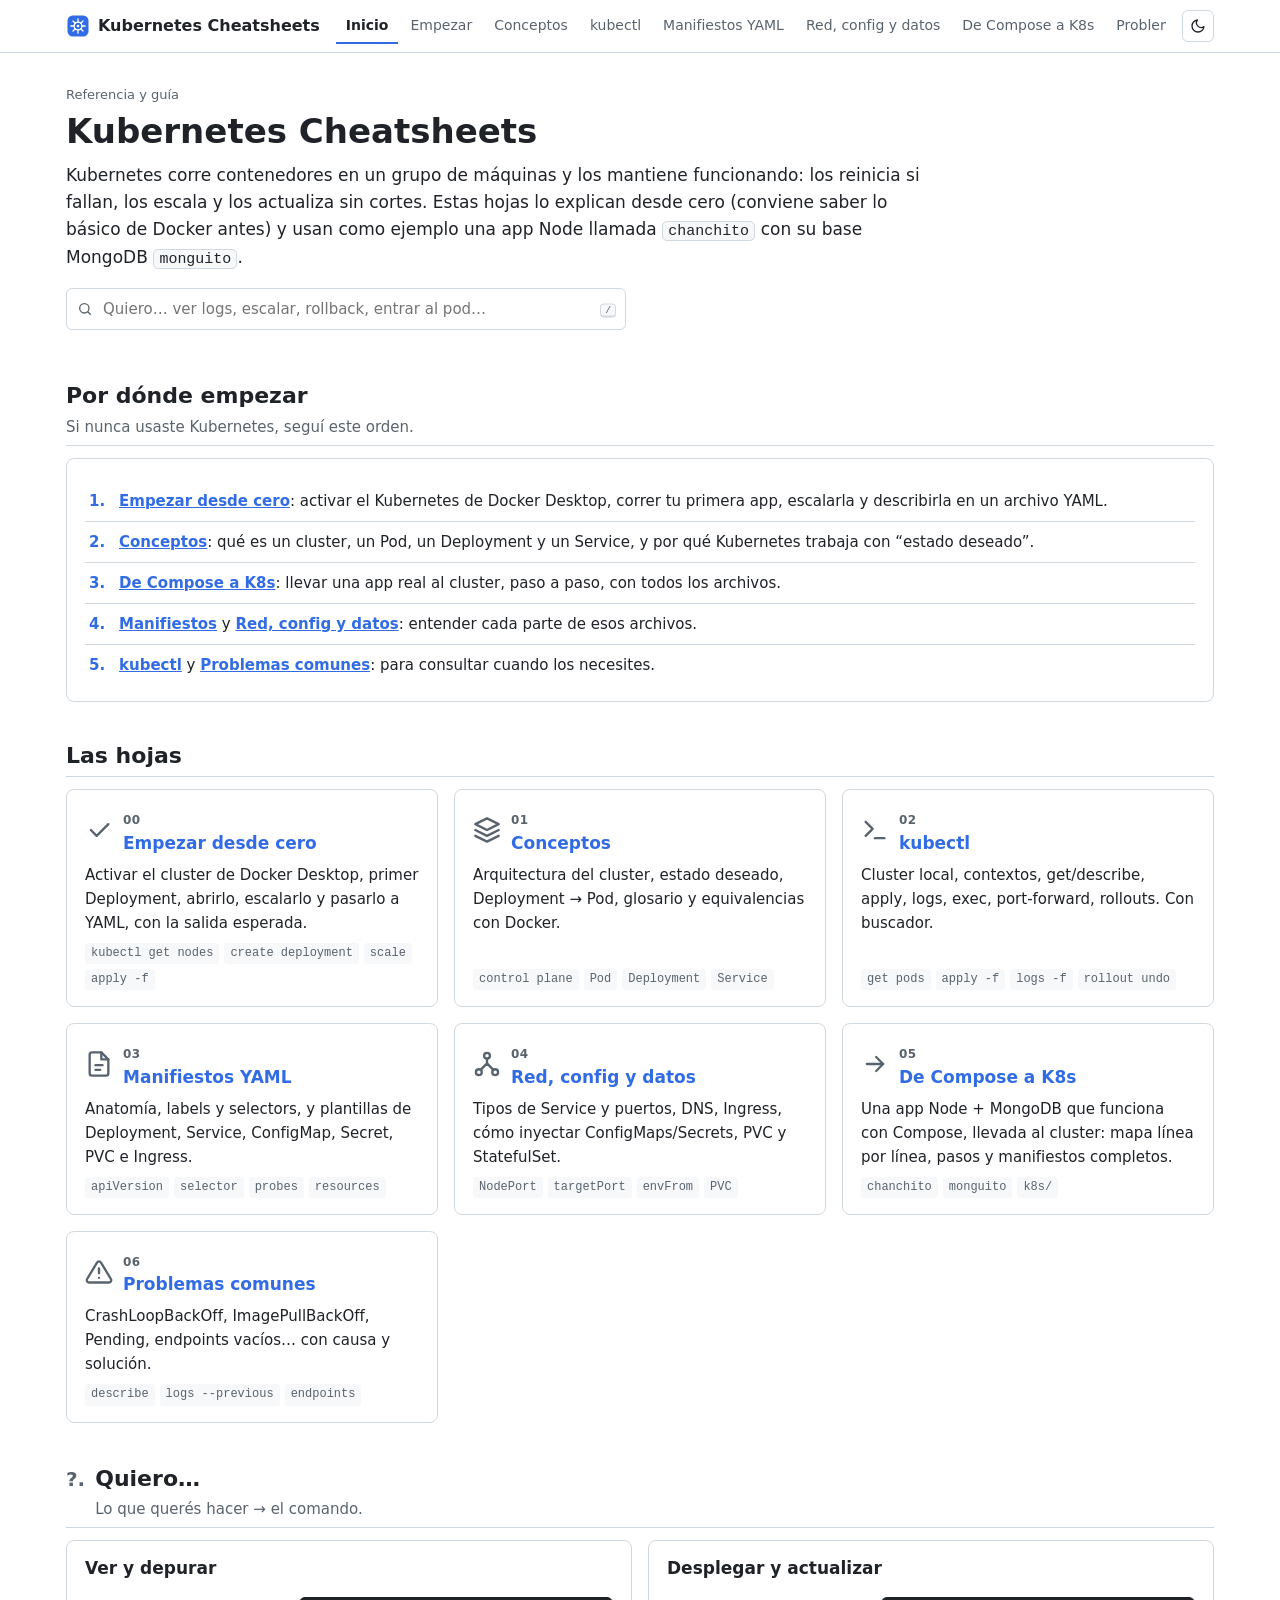
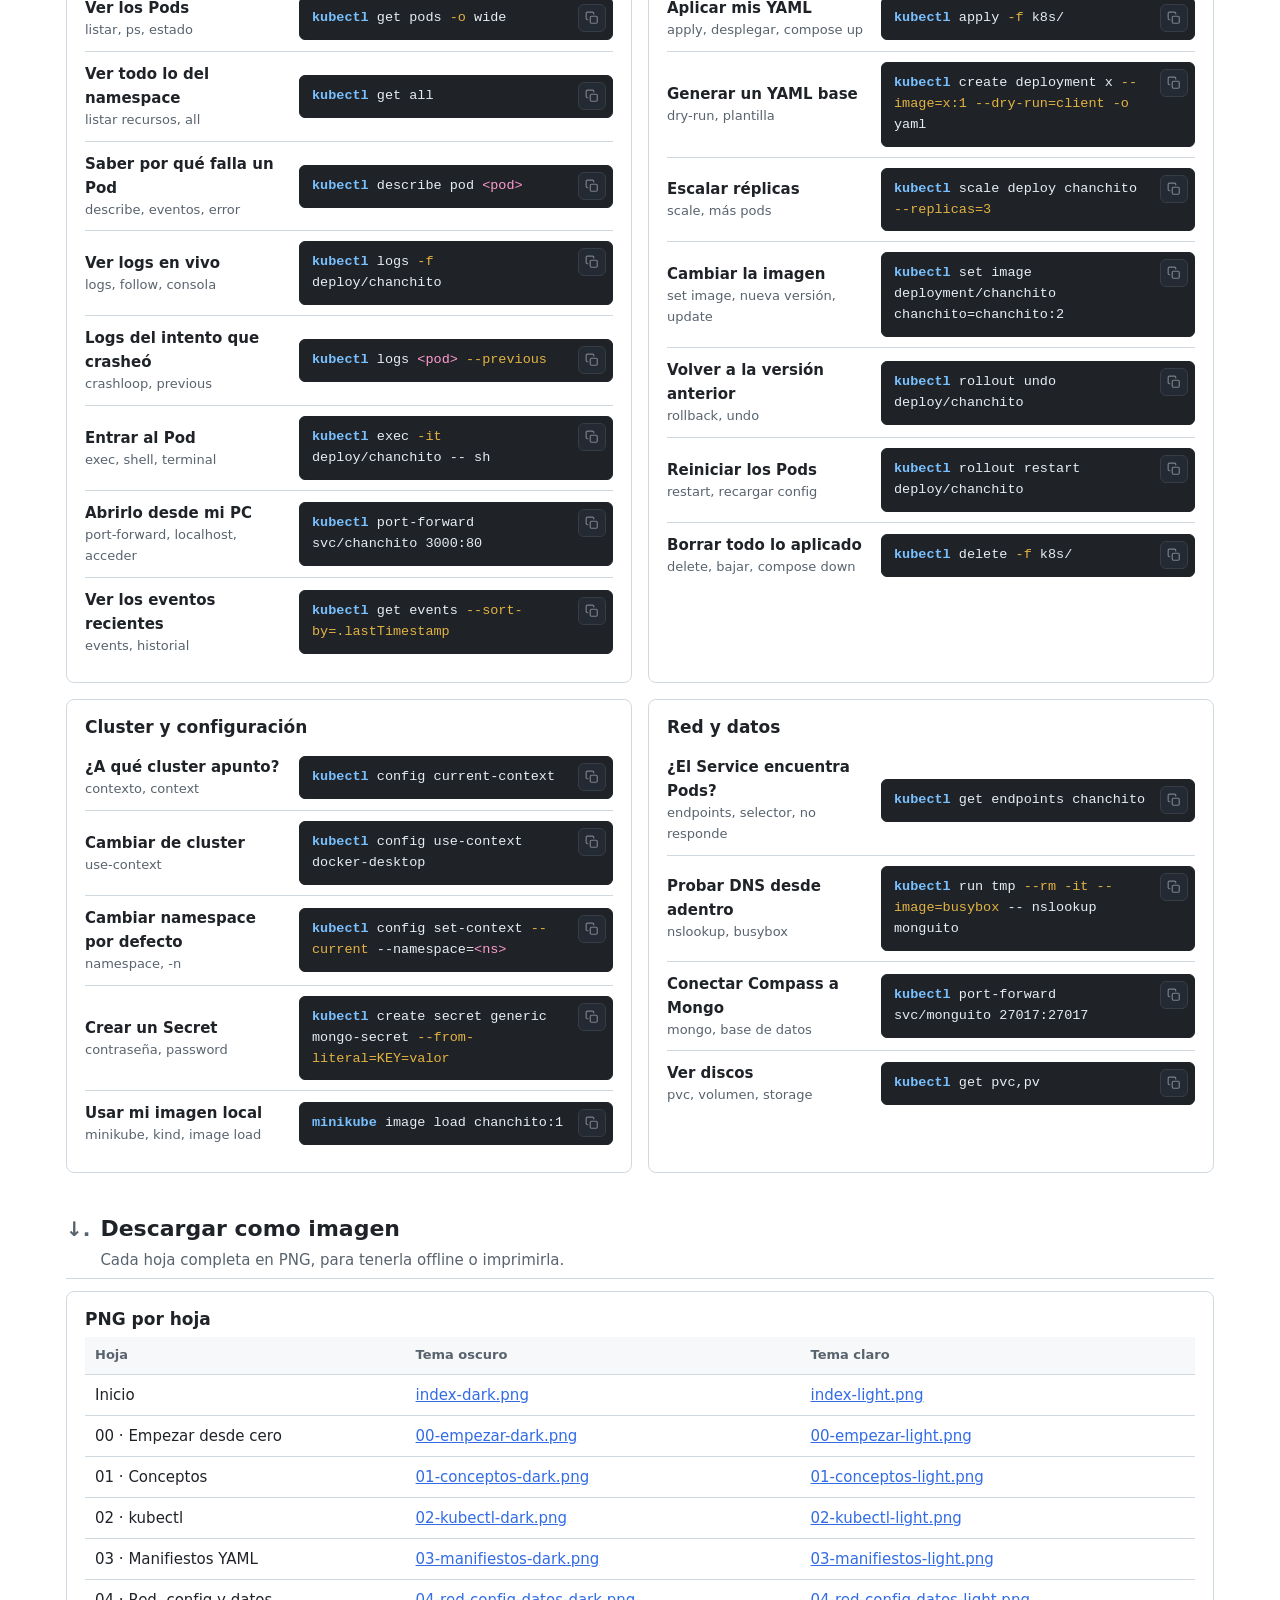
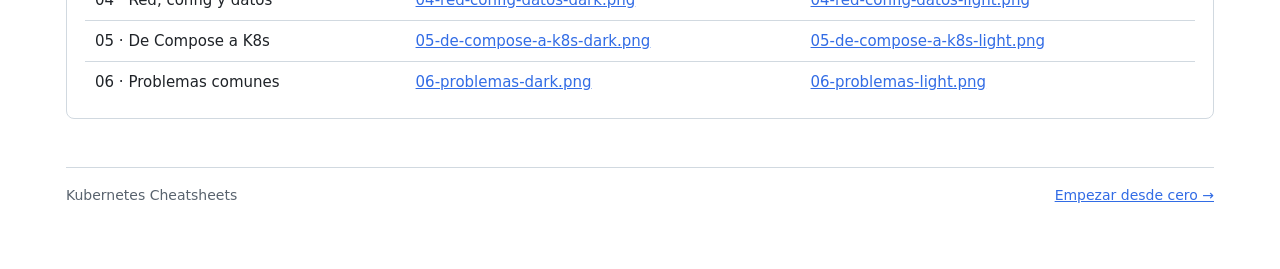
==== commit 0c5f87f6: "Agrega la guía Empezar desde cero y amplía las descripciones - 00-empezar: activar el cluster de Doc" ====
--- a/index.html
+++ b/index.html
@@ -35,8 +35,8 @@
     </div>
     <div class="card">
       <ol class="steps">
+        <li><a href="00-empezar.html"><b>Empezar desde cero</b></a>: activar el Kubernetes de Docker Desktop, correr tu primera app, escalarla y describirla en un archivo YAML.</li>
         <li><a href="01-conceptos.html"><b>Conceptos</b></a>: qué es un cluster, un Pod, un Deployment y un Service, y por qué Kubernetes trabaja con “estado deseado”.</li>
-        <li><a href="02-kubectl.html#local"><b>Cluster local</b></a>: activar el Kubernetes de Docker Desktop y comprobar que responde.</li>
         <li><a href="05-de-compose-a-k8s.html"><b>De Compose a K8s</b></a>: llevar una app real al cluster, paso a paso, con todos los archivos.</li>
         <li><a href="03-manifiestos.html"><b>Manifiestos</b></a> y <a href="04-red-config-datos.html"><b>Red, config y datos</b></a>: entender cada parte de esos archivos.</li>
         <li><a href="02-kubectl.html"><b>kubectl</b></a> y <a href="06-problemas.html"><b>Problemas comunes</b></a>: para consultar cuando los necesites.</li>
@@ -50,6 +50,14 @@
       <div class="titles"><h2>Las hojas</h2></div>
     </div>
     <div class="grid cols-3">
+      <a class="card sheet-card t-ok" href="00-empezar.html">
+        <div class="top">
+          <div class="badge"><svg viewBox="0 0 24 24" fill="none" stroke="currentColor" stroke-width="2" stroke-linecap="round" stroke-linejoin="round"><path d="m5 12 5 5L20 7"/></svg></div>
+          <div><span class="tag">00</span><h3>Empezar desde cero</h3></div>
+        </div>
+        <p>Activar el cluster de Docker Desktop, primer Deployment, abrirlo, escalarlo y pasarlo a YAML, con la salida esperada.</p>
+        <div class="chips"><span>kubectl get nodes</span><span>create deployment</span><span>scale</span><span>apply -f</span></div>
+      </a>
       <a class="card sheet-card t-comp" href="01-conceptos.html">
         <div class="top">
           <div class="badge"><svg viewBox="0 0 24 24" fill="none" stroke="currentColor" stroke-width="2" stroke-linecap="round" stroke-linejoin="round"><path d="M12 2 2 7l10 5 10-5-10-5z"/><path d="m2 17 10 5 10-5"/><path d="m2 12 10 5 10-5"/></svg></div>
@@ -171,6 +179,7 @@
           <thead><tr><th>Hoja</th><th>Tema oscuro</th><th>Tema claro</th></tr></thead>
           <tbody>
             <tr><td>Inicio</td><td><a href="img/index-dark.png" download>index-dark.png</a></td><td><a href="img/index-light.png" download>index-light.png</a></td></tr>
+            <tr><td>00 · Empezar desde cero</td><td><a href="img/00-empezar-dark.png" download>00-empezar-dark.png</a></td><td><a href="img/00-empezar-light.png" download>00-empezar-light.png</a></td></tr>
             <tr><td>01 · Conceptos</td><td><a href="img/01-conceptos-dark.png" download>01-conceptos-dark.png</a></td><td><a href="img/01-conceptos-light.png" download>01-conceptos-light.png</a></td></tr>
             <tr><td>02 · kubectl</td><td><a href="img/02-kubectl-dark.png" download>02-kubectl-dark.png</a></td><td><a href="img/02-kubectl-light.png" download>02-kubectl-light.png</a></td></tr>
             <tr><td>03 · Manifiestos YAML</td><td><a href="img/03-manifiestos-dark.png" download>03-manifiestos-dark.png</a></td><td><a href="img/03-manifiestos-light.png" download>03-manifiestos-light.png</a></td></tr>
@@ -187,7 +196,7 @@
 
   <footer class="foot">
     <span>Kubernetes Cheatsheets</span>
-    <a href="01-conceptos.html">Empezar por Conceptos →</a>
+    <a href="00-empezar.html">Empezar desde cero →</a>
   </footer>
 </main>
 </body>
